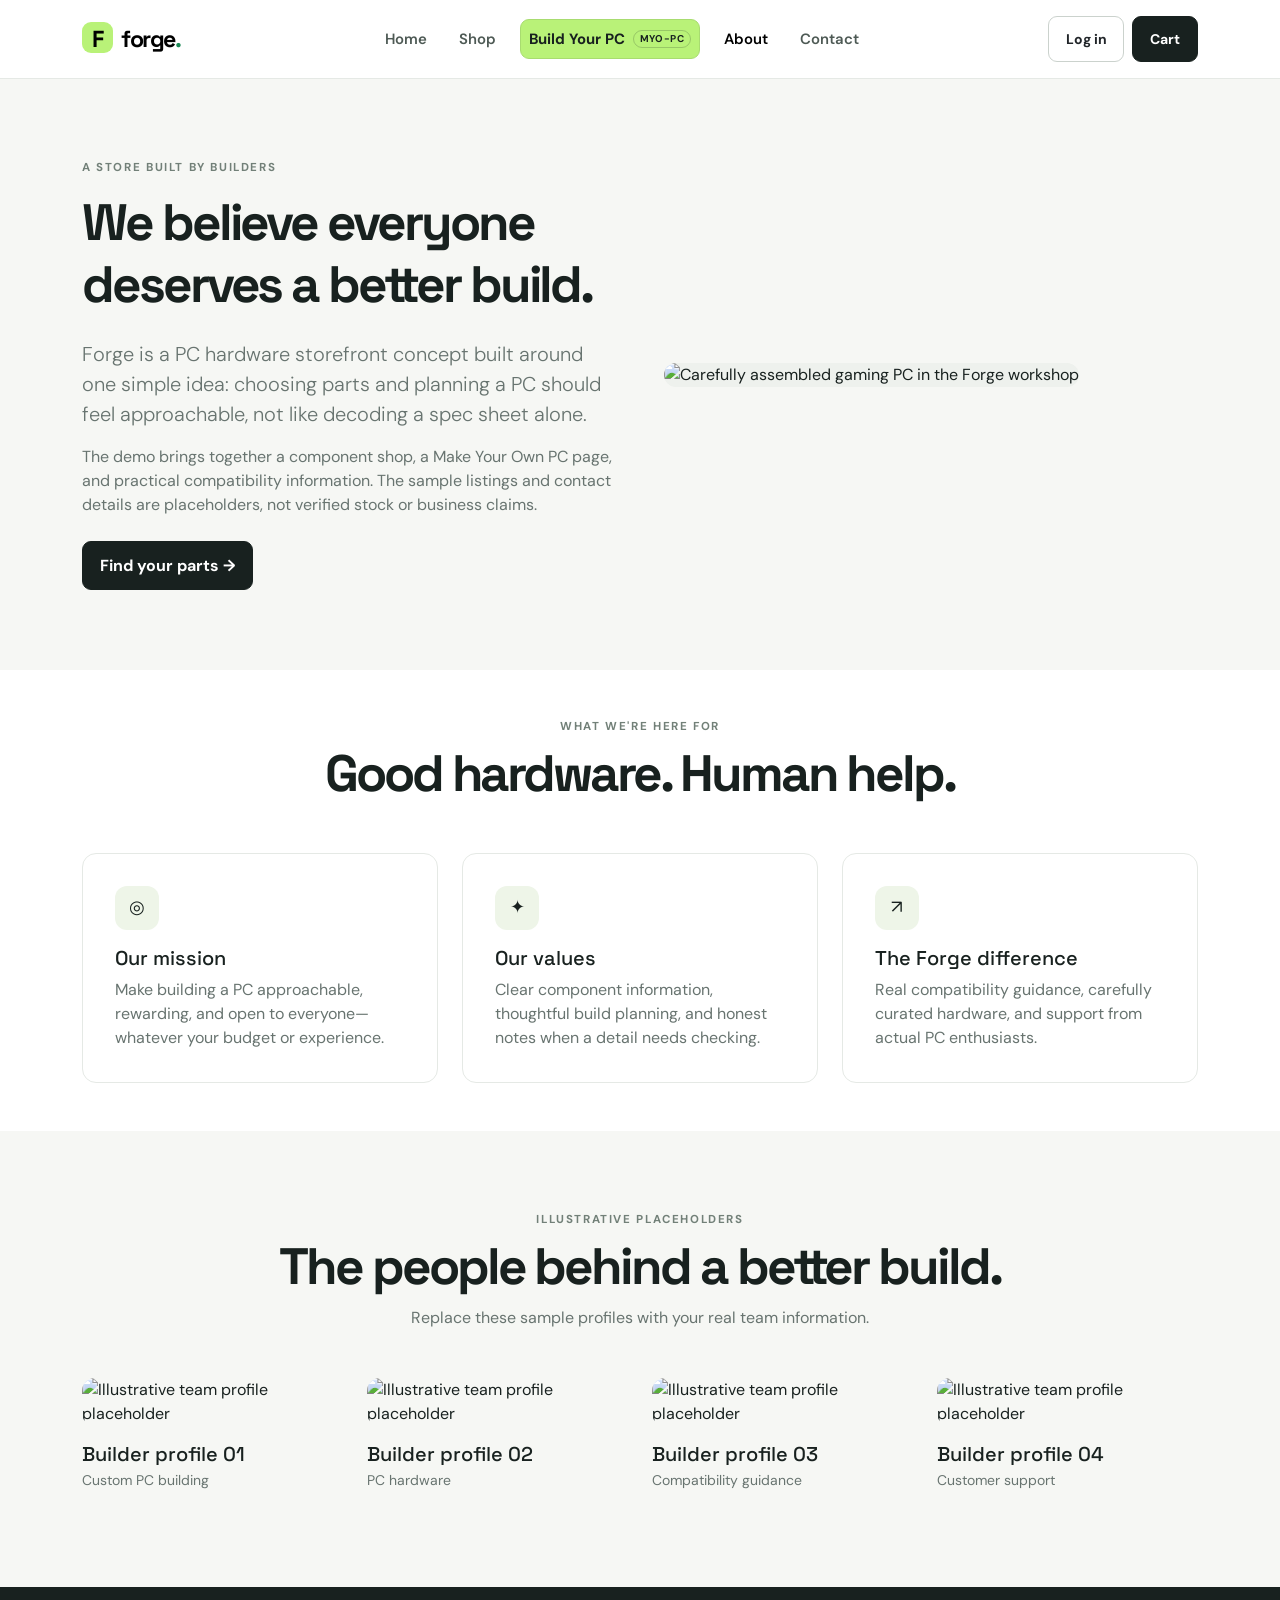
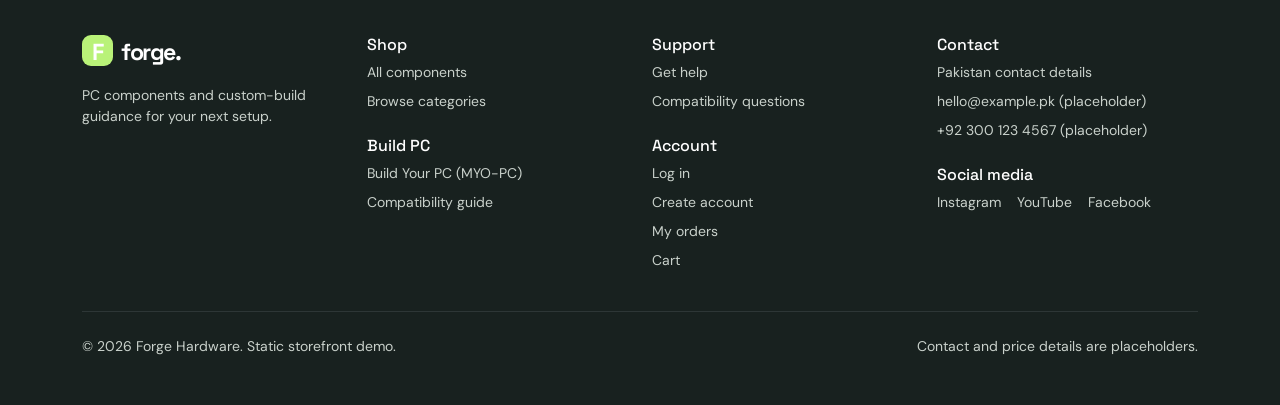
==== about.html @ fdbded04 "Initial commit" ====
<!doctype html>
<html lang="en-PK">
  <head>
    <meta charset="utf-8" />
    <meta name="viewport" content="width=device-width, initial-scale=1" />
    <title>About us — Forge</title>
    <link
      href="https://cdn.jsdelivr.net/npm/bootstrap@5.3.3/dist/css/bootstrap.min.css"
      rel="stylesheet"
    />
    <link rel="stylesheet" href="style.css" />
  </head>
  <body>
    <nav class="navbar navbar-expand-lg sticky-top">
      <div class="container py-2">
        <a class="navbar-brand" href="index.html"
          ><span class="brand-mark">F</span>forge<span class="text-success"
            >.</span
          ></a
        >
        <button
          class="navbar-toggler"
          type="button"
          data-bs-toggle="collapse"
          data-bs-target="#mainNav"
          aria-controls="mainNav"
          aria-expanded="false"
          aria-label="Toggle navigation"
        >
          <span class="navbar-toggler-icon"></span>
        </button>
        <div class="collapse navbar-collapse" id="mainNav">
          <ul class="navbar-nav mx-auto gap-lg-3 align-items-lg-center">
            <li class="nav-item">
              <a class="nav-link" href="index.html">Home</a>
            </li>
            <li class="nav-item">
              <a class="nav-link" href="products.html">Shop</a>
            </li>
            <li class="nav-item">
              <a class="nav-link builder-nav" href="myo-pc.html"
                ><span>Build Your PC</span
                ><span class="builder-nav-tag">MYO-PC</span></a
              >
            </li>
            <li class="nav-item">
              <a class="nav-link active" href="about.html" aria-current="page"
                >About</a
              >
            </li>
            <li class="nav-item">
              <a class="nav-link" href="contact.html">Contact</a>
            </li>
          </ul>
          <div class="d-flex align-items-center gap-2 mt-3 mt-lg-0">
            <a class="btn btn-outline-dark btn-sm" href="login.html">Log in</a>
            <a class="btn btn-dark btn-sm" href="cart.html">Cart</a>
          </div>
        </div>
      </div>
    </nav>
    <main>
      <!-- Main content: company story, mission, and team. -->
      <section class="section-space">
        <div class="container">
          <div class="row g-5 align-items-center">
            <div class="col-lg-6">
              <div class="eyebrow mb-3">A STORE BUILT BY BUILDERS</div>
              <h1 class="page-heading mb-4">
                We believe everyone deserves a better build.
              </h1>
              <p class="lead muted">
                Forge is a PC hardware storefront concept built around one
                simple idea: choosing parts and planning a PC should feel
                approachable, not like decoding a spec sheet alone.
              </p>
              <p class="muted">
                The demo brings together a component shop, a Make Your Own PC
                page, and practical compatibility information. The sample
                listings and contact details are placeholders, not verified
                stock or business claims.
              </p>
              <a class="btn btn-dark mt-2" href="products.html"
                >Find your parts →</a
              >
            </div>
            <div class="col-lg-6">
              <img
                class="details-image"
                src="https://images.unsplash.com/photo-1587202372775-e229f172b9d7?auto=format&fit=crop&w=1200&q=85"
                alt="Carefully assembled gaming PC in the Forge workshop"
              />
            </div>
          </div>
        </div>
      </section>
      <section class="section-tight bg-white">
        <div class="container">
          <div class="text-center mb-5">
            <div class="eyebrow mb-2">WHAT WE'RE HERE FOR</div>
            <h2 class="page-heading">Good hardware. Human help.</h2>
          </div>
          <div class="row g-4">
            <div class="col-md-4">
              <div class="content-card h-100">
                <div class="icon-box mb-3">◎</div>
                <h3 class="h5">Our mission</h3>
                <p class="muted mb-0">
                  Make building a PC approachable, rewarding, and open to
                  everyone—whatever your budget or experience.
                </p>
              </div>
            </div>
            <div class="col-md-4">
              <div class="content-card h-100">
                <div class="icon-box mb-3">✦</div>
                <h3 class="h5">Our values</h3>
                <p class="muted mb-0">
                  Clear component information, thoughtful build planning, and
                  honest notes when a detail needs checking.
                </p>
              </div>
            </div>
            <div class="col-md-4">
              <div class="content-card h-100">
                <div class="icon-box mb-3">↗</div>
                <h3 class="h5">The Forge difference</h3>
                <p class="muted mb-0">
                  Real compatibility guidance, carefully curated hardware, and
                  support from actual PC enthusiasts.
                </p>
              </div>
            </div>
          </div>
        </div>
      </section>
      <section class="section-space">
        <div class="container">
          <div class="text-center mb-5">
            <div class="eyebrow mb-2">ILLUSTRATIVE PLACEHOLDERS</div>
            <h2 class="page-heading">The people behind a better build.</h2>
            <p class="muted mb-0">
              Replace these sample profiles with your real team information.
            </p>
          </div>
          <div class="row g-4">
            <div class="col-6 col-lg-3">
              <img
                class="team-photo mb-3"
                src="https://images.unsplash.com/photo-1500648767791-00dcc994a43e?auto=format&fit=crop&w=700&q=80"
                alt="Illustrative team profile placeholder"
              />
              <h3 class="h5 mb-1">Builder profile 01</h3>
              <p class="muted small">Custom PC building</p>
            </div>
            <div class="col-6 col-lg-3">
              <img
                class="team-photo mb-3"
                src="https://images.unsplash.com/photo-1534528741775-53994a69daeb?auto=format&fit=crop&w=700&q=80"
                alt="Illustrative team profile placeholder"
              />
              <h3 class="h5 mb-1">Builder profile 02</h3>
              <p class="muted small">PC hardware</p>
            </div>
            <div class="col-6 col-lg-3">
              <img
                class="team-photo mb-3"
                src="https://images.unsplash.com/photo-1506794778202-cad84cf45f1d?auto=format&fit=crop&w=700&q=80"
                alt="Illustrative team profile placeholder"
              />
              <h3 class="h5 mb-1">Builder profile 03</h3>
              <p class="muted small">Compatibility guidance</p>
            </div>
            <div class="col-6 col-lg-3">
              <img
                class="team-photo mb-3"
                src="https://images.unsplash.com/photo-1544005313-94ddf0286df2?auto=format&fit=crop&w=700&q=80"
                alt="Illustrative team profile placeholder"
              />
              <h3 class="h5 mb-1">Builder profile 04</h3>
              <p class="muted small">Customer support</p>
            </div>
          </div>
        </div>
      </section>
    </main>
    <footer class="footer mt-auto">
      <div class="container py-5">
        <div class="row g-4">
          <div class="col-md-6 col-lg-3">
            <a class="navbar-brand text-white" href="index.html"
              ><span class="brand-mark">F</span>forge.</a
            >
            <p class="small mt-3 mb-0">
              PC components and custom-build guidance for your next setup.
            </p>
          </div>
          <div class="col-6 col-md-6 col-lg-3">
            <h2 class="h6 text-white">Shop</h2>
            <ul class="list-unstyled d-grid gap-2 small">
              <li><a href="products.html">All components</a></li>
              <li><a href="products.html#categories">Browse categories</a></li>
            </ul>
            <h2 class="h6 text-white mt-4">Build PC</h2>
            <ul class="list-unstyled d-grid gap-2 small">
              <li><a href="myo-pc.html">Build Your PC (MYO-PC)</a></li>
              <li>
                <a href="myo-pc.html#compatibility-guide"
                  >Compatibility guide</a
                >
              </li>
            </ul>
          </div>
          <div class="col-6 col-md-6 col-lg-3">
            <h2 class="h6 text-white">Support</h2>
            <ul class="list-unstyled d-grid gap-2 small">
              <li><a href="contact.html">Get help</a></li>
              <li><a href="contact.html">Compatibility questions</a></li>
            </ul>
            <h2 class="h6 text-white mt-4">Account</h2>
            <ul class="list-unstyled d-grid gap-2 small">
              <li><a href="login.html">Log in</a></li>
              <li><a href="signup.html">Create account</a></li>
              <li><a href="orders.html">My orders</a></li>
              <li><a href="cart.html">Cart</a></li>
            </ul>
          </div>
          <div class="col-6 col-md-6 col-lg-3">
            <h2 class="h6 text-white">Contact</h2>
            <ul class="list-unstyled d-grid gap-2 small">
              <li><a href="contact.html">Pakistan contact details</a></li>
              <li>
                <a href="mailto:hello@example.pk"
                  >hello@example.pk (placeholder)</a
                >
              </li>
              <li>
                <a href="tel:+923001234567">+92 300 123 4567 (placeholder)</a>
              </li>
            </ul>
            <h2 class="h6 text-white mt-4">Social media</h2>
            <ul class="list-unstyled d-flex flex-wrap gap-3 small">
              <li>
                <a
                  href="https://www.instagram.com/"
                  target="_blank"
                  rel="noopener noreferrer"
                  >Instagram</a
                >
              </li>
              <li>
                <a
                  href="https://www.youtube.com/"
                  target="_blank"
                  rel="noopener noreferrer"
                  >YouTube</a
                >
              </li>
              <li>
                <a
                  href="https://www.facebook.com/"
                  target="_blank"
                  rel="noopener noreferrer"
                  >Facebook</a
                >
              </li>
            </ul>
          </div>
        </div>
        <hr class="border-secondary my-4" />
        <div class="d-flex justify-content-between flex-wrap gap-2 small">
          <span>&copy; 2026 Forge Hardware. Static storefront demo.</span
          ><span>Contact and price details are placeholders.</span>
        </div>
      </div>
    </footer>
    <script src="https://cdn.jsdelivr.net/npm/bootstrap@5.3.3/dist/js/bootstrap.bundle.min.js"></script>
  </body>
</html>
---- style.css ----
/* Shared design tokens and reusable styles for all storefront pages. */
@import url("https://fonts.googleapis.com/css2?family=DM+Sans:wght@400;500;600;700&family=Space+Grotesk:wght@500;600;700&display=swap");

:root {
  --ink: #18211f;
  --muted: #687470;
  --paper: #f6f7f4;
  --line: #e5e9e5;
  --green: #b9f278;
  --green-dark: #263d2d;
}

* {
  box-sizing: border-box;
}
body {
  background: var(--paper);
  color: var(--ink);
  font-family: "DM Sans", sans-serif;
}
h1,
h2,
h3,
h4,
h5,
.brand-name {
  font-family: "Space Grotesk", sans-serif;
}
a {
  color: inherit;
  text-decoration: none;
}
.navbar {
  background: #fff;
  border-bottom: 1px solid var(--line);
}
.navbar-brand {
  font-family: "Space Grotesk", sans-serif;
  font-weight: 700;
  letter-spacing: -0.06em;
  font-size: 1.45rem;
}
.brand-mark {
  display: inline-grid;
  place-items: center;
  width: 31px;
  height: 31px;
  margin-right: 8px;
  border-radius: 9px;
  background: var(--green);
  letter-spacing: 0;
}
.nav-link {
  color: #4e5a55;
  font-weight: 600;
  font-size: 0.93rem;
}
.nav-link:hover,
.nav-link.active {
  color: #111b16;
}
.builder-nav {
  display: inline-flex;
  align-items: center;
  gap: 0.45rem;
  border: 1px solid #a8dc70;
  border-radius: 9px;
  background: var(--green);
  color: var(--ink);
  font-weight: 700;
}
.builder-nav:hover,
.builder-nav.active {
  background: #a9e968;
  color: var(--ink);
}
.builder-nav-tag {
  border: 1px solid rgba(24, 33, 31, 0.2);
  border-radius: 20px;
  padding: 0.05rem 0.38rem;
  font-size: 0.62rem;
  letter-spacing: 0.04em;
}
.btn {
  border-radius: 9px;
  font-weight: 700;
  padding: 0.72rem 1.05rem;
}
.btn-dark {
  background: var(--ink);
  border-color: var(--ink);
}
.btn-dark:hover {
  background: #2d3b35;
  border-color: #2d3b35;
}
.btn-lime {
  background: var(--green);
  color: var(--ink);
  border: 0;
}
.btn-lime:hover {
  background: #a9e968;
  color: var(--ink);
}
.btn-outline-dark {
  border-color: #cbd2cd;
}
.eyebrow {
  text-transform: uppercase;
  letter-spacing: 0.14em;
  font-size: 0.72rem;
  font-weight: 700;
  color: #728078;
}
.display-title {
  font-size: clamp(2.5rem, 5vw, 4.6rem);
  line-height: 1.02;
  letter-spacing: -0.065em;
  font-weight: 700;
}
.page-heading {
  font-size: clamp(2.15rem, 4vw, 3.5rem);
  letter-spacing: -0.06em;
  font-weight: 700;
}
.hero {
  background: #e9efe6;
  overflow: hidden;
}
.hero-copy {
  padding: clamp(2.5rem, 6vw, 5.8rem);
}
.hero-image {
  width: 100%;
  height: 100%;
  min-height: 390px;
  object-fit: cover;
}
.hero-tag {
  display: inline-block;
  border: 1px solid #cbd7c8;
  border-radius: 30px;
  padding: 0.42rem 0.75rem;
  font-size: 0.78rem;
  font-weight: 700;
}
.stat-line {
  border-top: 1px solid #d6ded4;
  padding-top: 1.25rem;
}
.section-space {
  padding-top: 5rem;
  padding-bottom: 5rem;
}
.section-tight {
  padding-top: 3rem;
  padding-bottom: 3rem;
}
.product-card,
.surface-card {
  background: #fff;
  border: 1px solid var(--line);
  border-radius: 15px;
  overflow: hidden;
  height: 100%;
}
.product-image {
  width: 100%;
  aspect-ratio: 1.28 / 1;
  object-fit: cover;
  background: #eef1ed;
}
.product-body {
  padding: 1.15rem;
}
.product-title {
  font-family: "Space Grotesk", sans-serif;
  font-weight: 600;
  letter-spacing: -0.025em;
}
.price {
  font-weight: 700;
  font-size: 1.15rem;
}
.old-price {
  color: #8b9690;
  text-decoration: line-through;
  font-size: 0.88rem;
}
.badge-soft {
  color: #536353;
  background: #eef5e8;
  font-weight: 700;
}
.category-tile {
  min-height: 145px;
  padding: 1.3rem;
  border-radius: 14px;
  color: #fff;
  background: #25372f;
  display: flex;
  flex-direction: column;
  justify-content: space-between;
}
.category-tile:hover {
  color: var(--green);
  transform: translateY(-2px);
  transition:
    transform 160ms ease,
    color 160ms ease;
}
.category-chip {
  display: inline-flex;
  align-items: center;
  border: 1px solid var(--line);
  border-radius: 999px;
  background: #fff;
  padding: 0.4rem 0.75rem;
  color: #44514a;
  font-size: 0.85rem;
  font-weight: 600;
}
.filter-panel {
  border: 1px solid var(--line);
  border-radius: 14px;
  background: #fff;
  padding: 1.1rem;
}
.row.g-3 > div:nth-child(4n + 2) .category-tile {
  background: #4f5142;
}
.row.g-3 > div:nth-child(4n + 3) .category-tile {
  background: #314a52;
}
.row.g-3 > div:nth-child(4n) .category-tile {
  background: #6a5142;
}
.promo-banner {
  background: var(--green);
  border-radius: 18px;
  padding: clamp(2rem, 5vw, 4rem);
}
.myo-banner {
  overflow: hidden;
  border-radius: 18px;
  color: #fff;
  background: var(--green-dark);
}
.myo-banner .eyebrow {
  color: var(--green);
}
.builder-card {
  padding: 1.5rem;
  border: 1px solid var(--line);
  border-radius: 14px;
  background: #fff;
}
.builder-number {
  display: grid;
  flex: 0 0 42px;
  width: 42px;
  height: 42px;
  place-items: center;
  border-radius: 12px;
  background: #eef5e8;
  color: var(--green-dark);
  font-weight: 700;
}
.builder-summary {
  position: static;
}
.builder-status {
  border: 1px solid var(--line);
  border-radius: 10px;
  background: #f7f8f5;
  padding: 0.85rem;
}
.compatibility-pair {
  display: flex;
  justify-content: space-between;
  align-items: center;
  gap: 0.5rem;
  border: 1px solid var(--line);
  border-radius: 8px;
  background: #fff;
  padding: 0.55rem 0.65rem;
}
.compatibility-pair span {
  color: #56763b;
  font-weight: 700;
}
.build-benefit {
  display: flex;
  align-items: center;
  gap: 0.85rem;
  margin: 1.25rem 0;
}
.footer {
  background: #18211f;
  color: #c9d1cb;
}
.footer a {
  color: #c9d1cb;
}
.footer a:hover {
  color: var(--green);
}
.form-control,
.form-select {
  min-height: 48px;
  border-color: #dce2dd;
  border-radius: 8px;
}
.form-control:focus,
.form-select:focus {
  border-color: #829d78;
  box-shadow: 0 0 0 0.2rem rgba(185, 242, 120, 0.24);
}
.form-label {
  font-weight: 600;
  font-size: 0.9rem;
}
.content-card {
  background: #fff;
  border: 1px solid var(--line);
  border-radius: 14px;
  padding: clamp(1.25rem, 3vw, 2rem);
}
.muted {
  color: var(--muted);
}
.icon-box {
  width: 44px;
  height: 44px;
  display: grid;
  place-items: center;
  background: #eef5e8;
  border-radius: 12px;
  font-size: 1.15rem;
}
.team-photo {
  width: 100%;
  aspect-ratio: 1 / 1;
  object-fit: cover;
  border-radius: 13px;
}
.details-image {
  width: 100%;
  aspect-ratio: 1 / 0.84;
  object-fit: cover;
  border-radius: 15px;
  background: #eef1ed;
}
.checkout-step {
  color: #77817b;
  font-size: 0.88rem;
  font-weight: 700;
}
.checkout-step.current {
  color: var(--ink);
}
.order-total {
  font-family: "Space Grotesk", sans-serif;
  font-size: 1.5rem;
  font-weight: 700;
}
.map-panel {
  min-height: 250px;
  border-radius: 14px;
  background: linear-gradient(135deg, #dce8d9, #eef0e5);
  display: grid;
  place-items: center;
  text-align: center;
}
.table > :not(caption) > * > * {
  padding: 1rem 0.75rem;
}
a:focus-visible,
button:focus-visible,
input:focus-visible,
select:focus-visible,
textarea:focus-visible {
  outline: 3px solid #71994c;
  outline-offset: 2px;
}
@media (max-width: 767px) {
  .hero-image {
    min-height: 270px;
  }
  .section-space {
    padding-top: 3.5rem;
    padding-bottom: 3.5rem;
  }
  .hero-copy {
    padding: 2.25rem 1.25rem;
  }
  .product-body .d-flex.gap-2 {
    flex-wrap: wrap;
  }
}
@media (max-width: 575px) {
  .page-heading {
    overflow-wrap: anywhere;
  }
  .checkout-step {
    font-size: 0.75rem;
  }
  .content-card,
  .builder-card {
    padding: 1rem;
  }
}
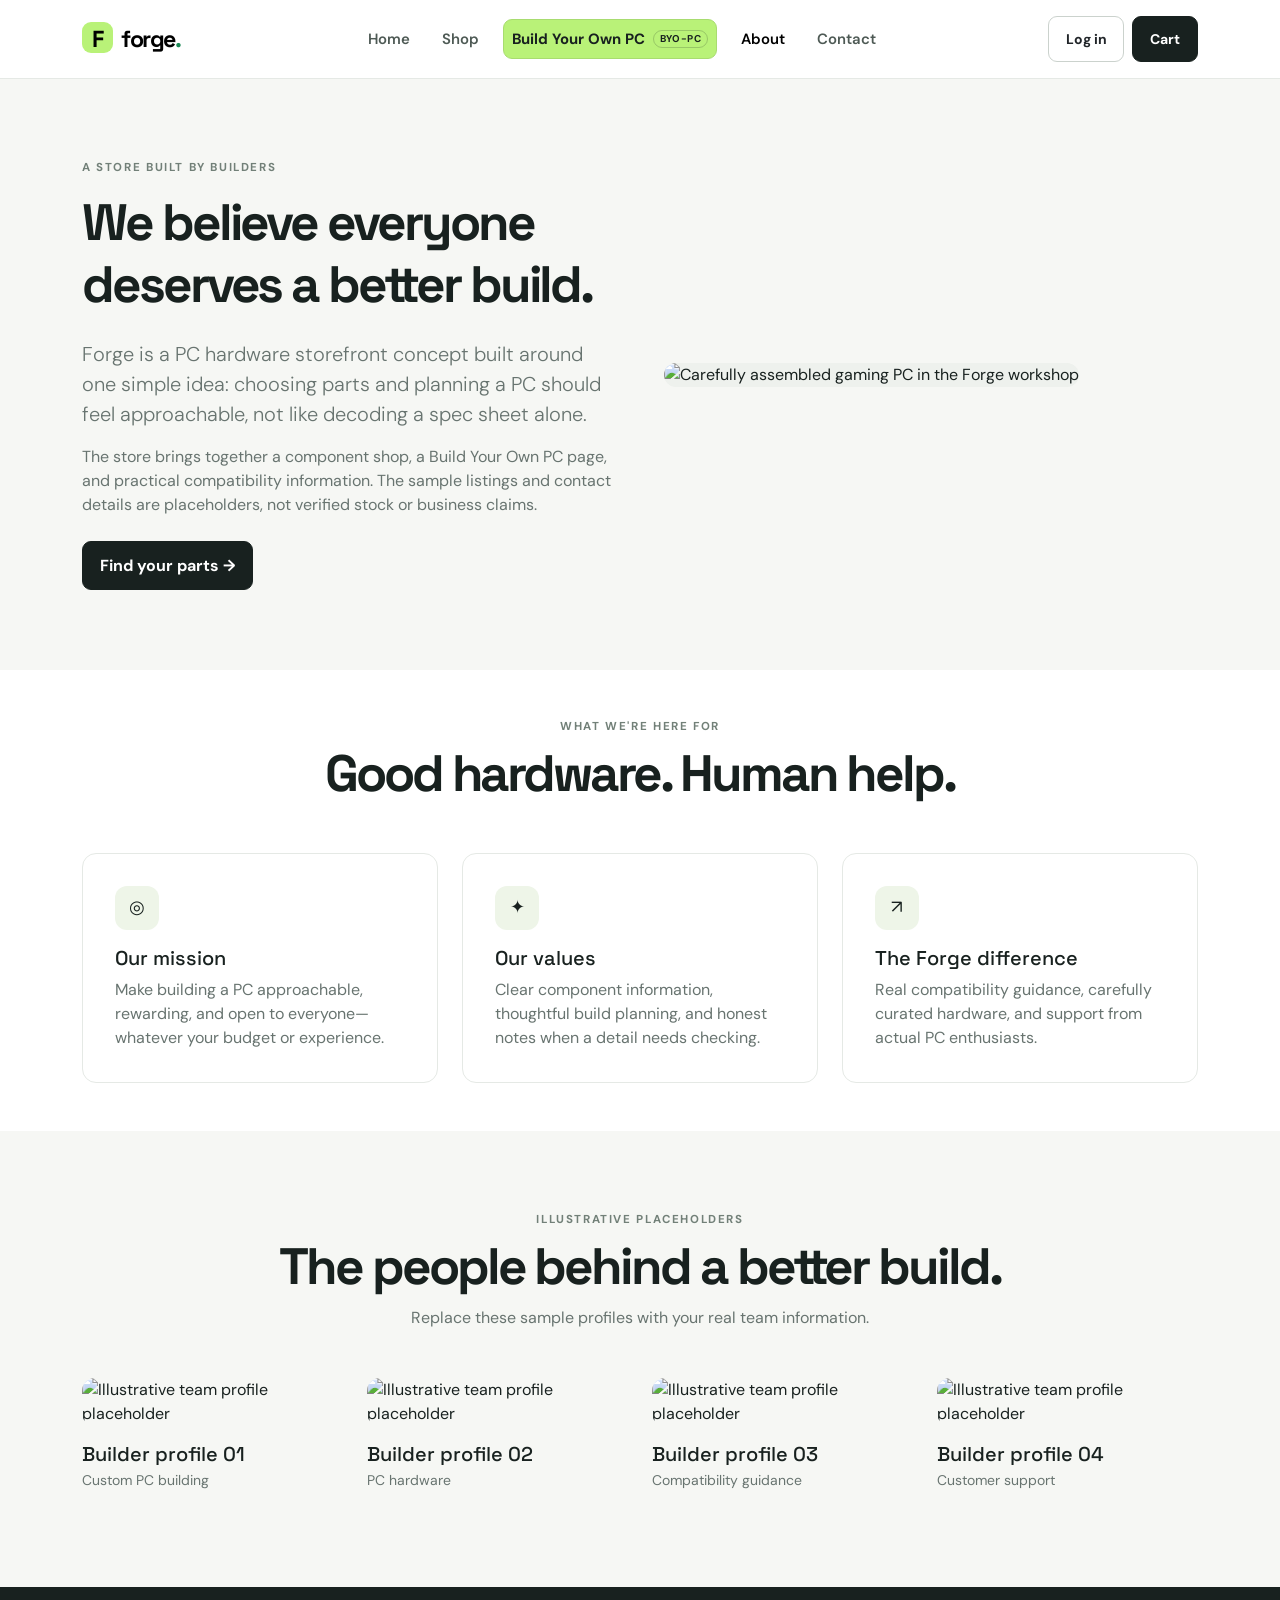
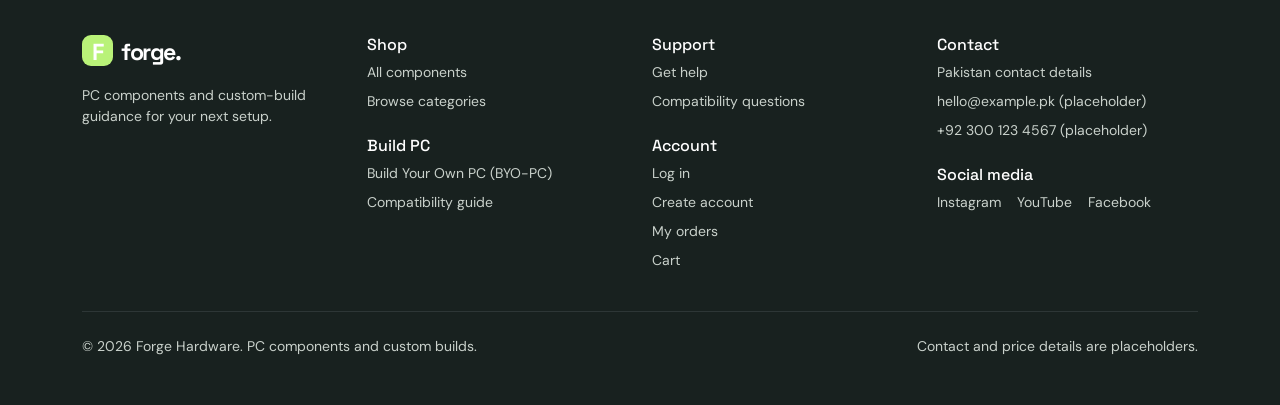
==== commit 4bf34efa: "Consistency & delete demo" ====
--- a/about.html
+++ b/about.html
@@ -38,9 +38,9 @@
               <a class="nav-link" href="products.html">Shop</a>
             </li>
             <li class="nav-item">
-              <a class="nav-link builder-nav" href="myo-pc.html"
-                ><span>Build Your PC</span
-                ><span class="builder-nav-tag">MYO-PC</span></a
+              <a class="nav-link builder-nav" href="byo-pc.html"
+                ><span>Build Your Own PC</span
+                ><span class="builder-nav-tag">BYO-PC</span></a
               >
             </li>
             <li class="nav-item">
@@ -75,7 +75,7 @@
                 approachable, not like decoding a spec sheet alone.
               </p>
               <p class="muted">
-                The demo brings together a component shop, a Make Your Own PC
+                The store brings together a component shop, a Build Your Own PC
                 page, and practical compatibility information. The sample
                 listings and contact details are placeholders, not verified
                 stock or business claims.
@@ -203,9 +203,9 @@
             </ul>
             <h2 class="h6 text-white mt-4">Build PC</h2>
             <ul class="list-unstyled d-grid gap-2 small">
-              <li><a href="myo-pc.html">Build Your PC (MYO-PC)</a></li>
-              <li>
-                <a href="myo-pc.html#compatibility-guide"
+              <li><a href="byo-pc.html">Build Your Own PC (BYO-PC)</a></li>
+              <li>
+                <a href="byo-pc.html#compatibility-guide"
                   >Compatibility guide</a
                 >
               </li>
@@ -269,7 +269,8 @@
         </div>
         <hr class="border-secondary my-4" />
         <div class="d-flex justify-content-between flex-wrap gap-2 small">
-          <span>&copy; 2026 Forge Hardware. Static storefront demo.</span
+          <span
+            >&copy; 2026 Forge Hardware. PC components and custom builds.</span
           ><span>Contact and price details are placeholders.</span>
         </div>
       </div>
--- a/style.css
+++ b/style.css
@@ -241,13 +241,13 @@
   border-radius: 18px;
   padding: clamp(2rem, 5vw, 4rem);
 }
-.myo-banner {
+.byo-banner {
   overflow: hidden;
   border-radius: 18px;
   color: #fff;
   background: var(--green-dark);
 }
-.myo-banner .eyebrow {
+.byo-banner .eyebrow {
   color: var(--green);
 }
 .builder-card {
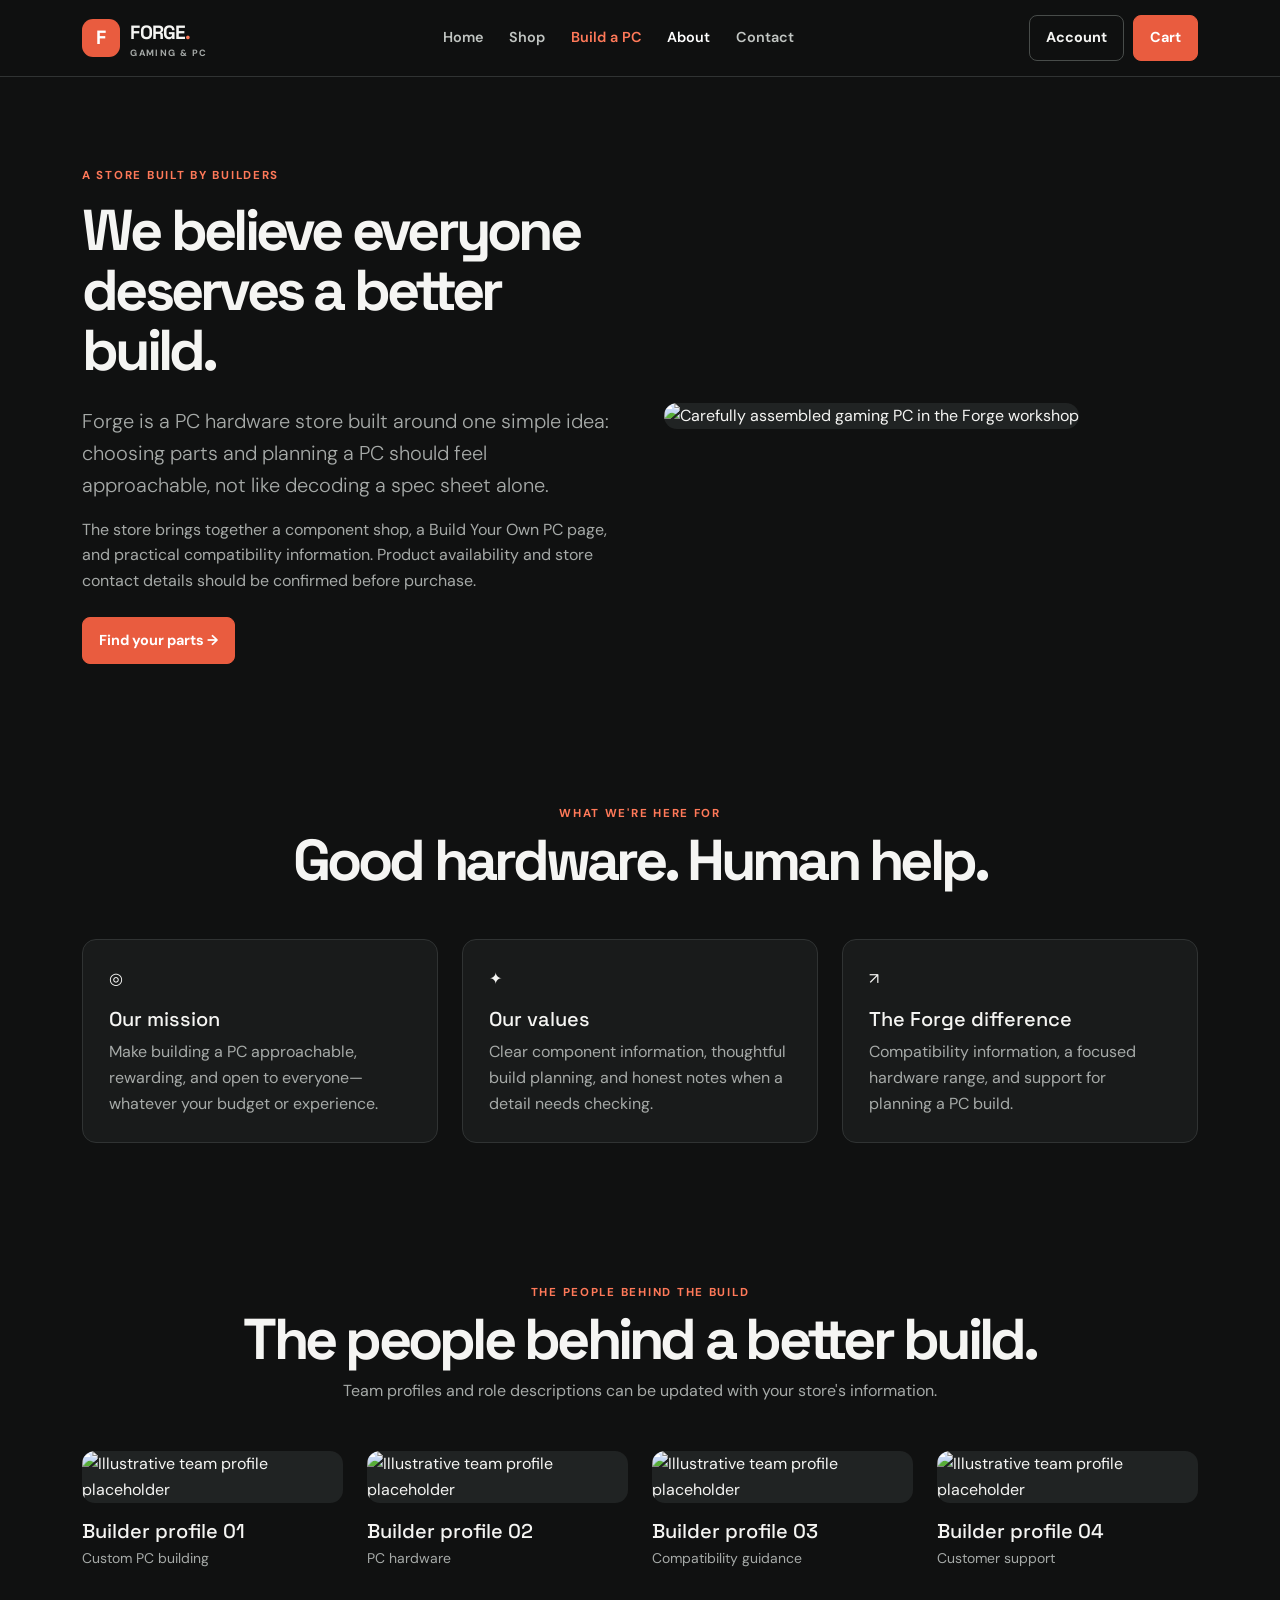
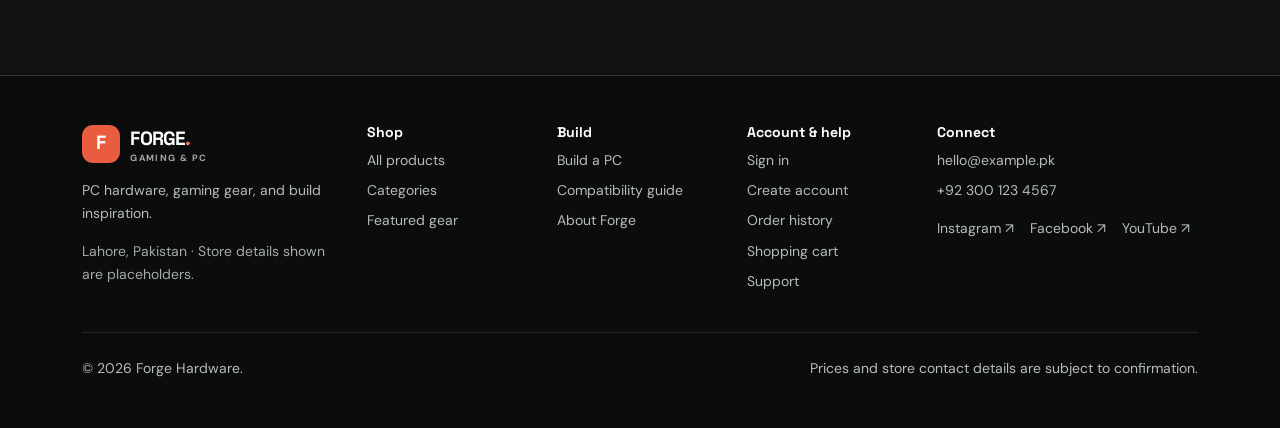
==== commit 63206d54: "Dark interface" ====
--- a/about.html
+++ b/about.html
@@ -11,54 +11,38 @@
     <link rel="stylesheet" href="style.css" />
   </head>
   <body>
-    <nav class="navbar navbar-expand-lg sticky-top">
-      <div class="container py-2">
-        <a class="navbar-brand" href="index.html"
-          ><span class="brand-mark">F</span>forge<span class="text-success"
-            >.</span
-          ></a
-        >
-        <button
-          class="navbar-toggler"
-          type="button"
-          data-bs-toggle="collapse"
-          data-bs-target="#mainNav"
-          aria-controls="mainNav"
-          aria-expanded="false"
-          aria-label="Toggle navigation"
-        >
-          <span class="navbar-toggler-icon"></span>
-        </button>
-        <div class="collapse navbar-collapse" id="mainNav">
-          <ul class="navbar-nav mx-auto gap-lg-3 align-items-lg-center">
-            <li class="nav-item">
-              <a class="nav-link" href="index.html">Home</a>
-            </li>
-            <li class="nav-item">
-              <a class="nav-link" href="products.html">Shop</a>
-            </li>
-            <li class="nav-item">
-              <a class="nav-link builder-nav" href="byo-pc.html"
-                ><span>Build Your Own PC</span
-                ><span class="builder-nav-tag">BYO-PC</span></a
-              >
-            </li>
-            <li class="nav-item">
-              <a class="nav-link active" href="about.html" aria-current="page"
-                >About</a
-              >
-            </li>
-            <li class="nav-item">
-              <a class="nav-link" href="contact.html">Contact</a>
-            </li>
-          </ul>
-          <div class="d-flex align-items-center gap-2 mt-3 mt-lg-0">
-            <a class="btn btn-outline-dark btn-sm" href="login.html">Log in</a>
-            <a class="btn btn-dark btn-sm" href="cart.html">Cart</a>
-          </div>
-        </div>
-      </div>
-    </nav>
+    <nav class="site-nav">
+  <div class="container nav-wrap">
+    <a class="navbar-brand" href="index.html" aria-label="Forge home">
+      <span class="brand-mark">F</span>
+      <span>FORGE<span class="text-accent">.</span><span class="brand-caption">Gaming &amp; PC</span></span>
+    </a>
+    <div class="desktop-links" aria-label="Main navigation">
+          <a class="site-link" href="index.html">Home</a>
+          <a class="site-link" href="products.html">Shop</a>
+          <a class="site-link site-link-builder" href="byo-pc.html">Build a PC</a>
+          <a class="site-link active" href="about.html" aria-current="page">About</a>
+          <a class="site-link" href="contact.html">Contact</a>
+    </div>
+    <div class="nav-actions">
+      <a class="btn btn-quiet btn-sm" href="login.html">Account</a>
+      <a class="btn btn-accent btn-sm" href="cart.html">Cart</a>
+    </div>
+    <details class="mobile-menu">
+      <summary class="btn btn-quiet btn-sm"><span aria-hidden="true">☰</span> Menu</summary>
+      <div class="mobile-menu-panel" aria-label="Mobile navigation">
+            <a class="site-link" href="index.html">Home</a>
+            <a class="site-link" href="products.html">Shop</a>
+            <a class="site-link site-link-builder" href="byo-pc.html">Build a PC</a>
+            <a class="site-link active" href="about.html" aria-current="page">About</a>
+            <a class="site-link" href="contact.html">Contact</a>
+            <a class="site-link" href="login.html">Account</a>
+            <a class="site-link" href="cart.html">Shopping cart</a>
+            <a class="site-link" href="orders.html">Order history</a>
+      </div>
+    </details>
+  </div>
+</nav>
     <main>
       <!-- Main content: company story, mission, and team. -->
       <section class="section-space">
@@ -70,15 +54,15 @@
                 We believe everyone deserves a better build.
               </h1>
               <p class="lead muted">
-                Forge is a PC hardware storefront concept built around one
-                simple idea: choosing parts and planning a PC should feel
+                Forge is a PC hardware store built around one simple idea:
+                choosing parts and planning a PC should feel
                 approachable, not like decoding a spec sheet alone.
               </p>
               <p class="muted">
                 The store brings together a component shop, a Build Your Own PC
-                page, and practical compatibility information. The sample
-                listings and contact details are placeholders, not verified
-                stock or business claims.
+                page, and practical compatibility information. Product
+                availability and store contact details should be confirmed
+                before purchase.
               </p>
               <a class="btn btn-dark mt-2" href="products.html"
                 >Find your parts →</a
@@ -126,8 +110,8 @@
                 <div class="icon-box mb-3">↗</div>
                 <h3 class="h5">The Forge difference</h3>
                 <p class="muted mb-0">
-                  Real compatibility guidance, carefully curated hardware, and
-                  support from actual PC enthusiasts.
+                  Compatibility information, a focused hardware range, and
+                  support for planning a PC build.
                 </p>
               </div>
             </div>
@@ -137,10 +121,11 @@
       <section class="section-space">
         <div class="container">
           <div class="text-center mb-5">
-            <div class="eyebrow mb-2">ILLUSTRATIVE PLACEHOLDERS</div>
+            <div class="eyebrow mb-2">THE PEOPLE BEHIND THE BUILD</div>
             <h2 class="page-heading">The people behind a better build.</h2>
             <p class="muted mb-0">
-              Replace these sample profiles with your real team information.
+              Team profiles and role descriptions can be updated with your
+              store's information.
             </p>
           </div>
           <div class="row g-4">
@@ -184,97 +169,35 @@
         </div>
       </section>
     </main>
-    <footer class="footer mt-auto">
-      <div class="container py-5">
-        <div class="row g-4">
-          <div class="col-md-6 col-lg-3">
-            <a class="navbar-brand text-white" href="index.html"
-              ><span class="brand-mark">F</span>forge.</a
-            >
-            <p class="small mt-3 mb-0">
-              PC components and custom-build guidance for your next setup.
-            </p>
-          </div>
-          <div class="col-6 col-md-6 col-lg-3">
-            <h2 class="h6 text-white">Shop</h2>
-            <ul class="list-unstyled d-grid gap-2 small">
-              <li><a href="products.html">All components</a></li>
-              <li><a href="products.html#categories">Browse categories</a></li>
-            </ul>
-            <h2 class="h6 text-white mt-4">Build PC</h2>
-            <ul class="list-unstyled d-grid gap-2 small">
-              <li><a href="byo-pc.html">Build Your Own PC (BYO-PC)</a></li>
-              <li>
-                <a href="byo-pc.html#compatibility-guide"
-                  >Compatibility guide</a
-                >
-              </li>
-            </ul>
-          </div>
-          <div class="col-6 col-md-6 col-lg-3">
-            <h2 class="h6 text-white">Support</h2>
-            <ul class="list-unstyled d-grid gap-2 small">
-              <li><a href="contact.html">Get help</a></li>
-              <li><a href="contact.html">Compatibility questions</a></li>
-            </ul>
-            <h2 class="h6 text-white mt-4">Account</h2>
-            <ul class="list-unstyled d-grid gap-2 small">
-              <li><a href="login.html">Log in</a></li>
-              <li><a href="signup.html">Create account</a></li>
-              <li><a href="orders.html">My orders</a></li>
-              <li><a href="cart.html">Cart</a></li>
-            </ul>
-          </div>
-          <div class="col-6 col-md-6 col-lg-3">
-            <h2 class="h6 text-white">Contact</h2>
-            <ul class="list-unstyled d-grid gap-2 small">
-              <li><a href="contact.html">Pakistan contact details</a></li>
-              <li>
-                <a href="mailto:hello@example.pk"
-                  >hello@example.pk (placeholder)</a
-                >
-              </li>
-              <li>
-                <a href="tel:+923001234567">+92 300 123 4567 (placeholder)</a>
-              </li>
-            </ul>
-            <h2 class="h6 text-white mt-4">Social media</h2>
-            <ul class="list-unstyled d-flex flex-wrap gap-3 small">
-              <li>
-                <a
-                  href="https://www.instagram.com/"
-                  target="_blank"
-                  rel="noopener noreferrer"
-                  >Instagram</a
-                >
-              </li>
-              <li>
-                <a
-                  href="https://www.youtube.com/"
-                  target="_blank"
-                  rel="noopener noreferrer"
-                  >YouTube</a
-                >
-              </li>
-              <li>
-                <a
-                  href="https://www.facebook.com/"
-                  target="_blank"
-                  rel="noopener noreferrer"
-                  >Facebook</a
-                >
-              </li>
-            </ul>
-          </div>
-        </div>
-        <hr class="border-secondary my-4" />
-        <div class="d-flex justify-content-between flex-wrap gap-2 small">
-          <span
-            >&copy; 2026 Forge Hardware. PC components and custom builds.</span
-          ><span>Contact and price details are placeholders.</span>
-        </div>
-      </div>
-    </footer>
-    <script src="https://cdn.jsdelivr.net/npm/bootstrap@5.3.3/dist/js/bootstrap.bundle.min.js"></script>
+    <footer class="footer">
+  <div class="container py-5">
+    <div class="row g-4">
+      <div class="col-md-6 col-lg-3">
+        <a class="navbar-brand text-white" href="index.html"><span class="brand-mark">F</span><span>FORGE<span class="text-accent">.</span><span class="brand-caption">Gaming &amp; PC</span></span></a>
+        <p class="small mt-3">PC hardware, gaming gear, and build inspiration.</p>
+        <p class="small muted mb-0">Lahore, Pakistan · Store details shown are placeholders.</p>
+      </div>
+      <div class="col-6 col-lg-2">
+        <h2>Shop</h2>
+        <ul class="list-unstyled d-grid gap-2 small"><li><a href="products.html">All products</a></li><li><a href="products.html#gaming-pcs">Categories</a></li><li><a href="index.html#featured">Featured gear</a></li></ul>
+      </div>
+      <div class="col-6 col-lg-2">
+        <h2>Build</h2>
+        <ul class="list-unstyled d-grid gap-2 small"><li><a href="byo-pc.html">Build a PC</a></li><li><a href="byo-pc.html#compatibility-guide">Compatibility guide</a></li><li><a href="about.html">About Forge</a></li></ul>
+      </div>
+      <div class="col-6 col-lg-2">
+        <h2>Account &amp; help</h2>
+        <ul class="list-unstyled d-grid gap-2 small"><li><a href="login.html">Sign in</a></li><li><a href="signup.html">Create account</a></li><li><a href="orders.html">Order history</a></li><li><a href="cart.html">Shopping cart</a></li><li><a href="contact.html">Support</a></li></ul>
+      </div>
+      <div class="col-6 col-lg-3">
+        <h2>Connect</h2>
+        <ul class="list-unstyled d-grid gap-2 small"><li><a href="mailto:hello@example.pk">hello@example.pk</a></li><li><a href="tel:+923001234567">+92 300 123 4567</a></li></ul>
+        <div class="d-flex flex-wrap gap-3 small"><a href="https://www.instagram.com/" target="_blank" rel="noopener noreferrer">Instagram ↗</a><a href="https://www.facebook.com/" target="_blank" rel="noopener noreferrer">Facebook ↗</a><a href="https://www.youtube.com/" target="_blank" rel="noopener noreferrer">YouTube ↗</a></div>
+      </div>
+    </div>
+    <hr class="border-secondary my-4" />
+    <div class="d-flex justify-content-between flex-wrap gap-2 small"><span>&copy; 2026 Forge Hardware.</span><span>Prices and store contact details are subject to confirmation.</span></div>
+  </div>
+</footer>
   </body>
 </html>
--- a/style.css
+++ b/style.css
@@ -1,413 +1,792 @@
-/* Shared design tokens and reusable styles for all storefront pages. */
+/* Shared Forge gaming-store theme and responsive component styles. */
 @import url("https://fonts.googleapis.com/css2?family=DM+Sans:wght@400;500;600;700&family=Space+Grotesk:wght@500;600;700&display=swap");
 
 :root {
-  --ink: #18211f;
-  --muted: #687470;
-  --paper: #f6f7f4;
-  --line: #e5e9e5;
+  --ink: #f5f5f3;
+  --muted: #a6aaa8;
+  --paper: #101111;
+  --surface: #191b1b;
+  --surface-raised: #202323;
+  --line: #303333;
+  --accent: #e95c3f;
+  --accent-bright: #ff7959;
+  --accent-soft: #48271f;
   --green: #b9f278;
   --green-dark: #263d2d;
+  --header-height: 76px;
 }
 
 * {
   box-sizing: border-box;
 }
+
+html {
+  scroll-behavior: smooth;
+  scroll-padding-top: calc(var(--header-height) + 1rem);
+}
+
 body {
+  min-width: 320px;
   background: var(--paper);
   color: var(--ink);
   font-family: "DM Sans", sans-serif;
-}
+  line-height: 1.6;
+}
+
 h1,
 h2,
 h3,
 h4,
 h5,
-.brand-name {
+.navbar-brand {
   font-family: "Space Grotesk", sans-serif;
 }
+
 a {
   color: inherit;
   text-decoration: none;
 }
-.navbar {
-  background: #fff;
+
+a:hover {
+  color: var(--accent-bright);
+}
+
+.site-nav {
+  position: sticky;
+  z-index: 1030;
+  top: 0;
   border-bottom: 1px solid var(--line);
-}
+  background: rgba(16, 17, 17, 0.96);
+  backdrop-filter: blur(14px);
+}
+
+.nav-wrap {
+  display: flex;
+  min-height: var(--header-height);
+  align-items: center;
+  justify-content: space-between;
+  gap: 1.25rem;
+}
+
 .navbar-brand {
-  font-family: "Space Grotesk", sans-serif;
-  font-weight: 700;
-  letter-spacing: -0.06em;
-  font-size: 1.45rem;
-}
+  display: inline-flex;
+  flex: 0 0 auto;
+  align-items: center;
+  gap: 0.65rem;
+  color: var(--ink);
+  font-size: 1.2rem;
+  font-weight: 700;
+  letter-spacing: -0.045em;
+}
+
 .brand-mark {
   display: inline-grid;
+  width: 38px;
+  height: 38px;
   place-items: center;
-  width: 31px;
-  height: 31px;
-  margin-right: 8px;
-  border-radius: 9px;
-  background: var(--green);
+  border-radius: 11px;
+  background: var(--accent);
+  color: #fff;
+  font-size: 1.2rem;
   letter-spacing: 0;
 }
-.nav-link {
-  color: #4e5a55;
+
+.brand-caption {
+  display: block;
+  color: var(--muted);
+  font-family: "DM Sans", sans-serif;
+  font-size: 0.57rem;
+  font-weight: 700;
+  letter-spacing: 0.15em;
+  line-height: 1;
+  text-transform: uppercase;
+}
+
+.desktop-links {
+  display: flex;
+  align-items: center;
+  gap: clamp(0.8rem, 2vw, 1.8rem);
+}
+
+.site-link {
+  color: #c1c5c2;
+  font-size: 0.9rem;
   font-weight: 600;
-  font-size: 0.93rem;
-}
-.nav-link:hover,
-.nav-link.active {
-  color: #111b16;
-}
-.builder-nav {
-  display: inline-flex;
+  transition: color 180ms ease;
+}
+
+.site-link:hover,
+.site-link[aria-current="page"] {
+  color: #fff;
+}
+
+.site-link-builder {
+  color: var(--accent-bright);
+}
+
+.nav-actions {
+  display: flex;
   align-items: center;
-  gap: 0.45rem;
-  border: 1px solid #a8dc70;
-  border-radius: 9px;
-  background: var(--green);
+  gap: 0.55rem;
+}
+
+.mobile-menu {
+  display: none;
+}
+
+.mobile-menu summary {
+  cursor: pointer;
+  list-style: none;
+}
+
+.mobile-menu summary::-webkit-details-marker {
+  display: none;
+}
+
+.mobile-menu[open] .mobile-menu-panel {
+  position: absolute;
+  top: calc(100% + 1px);
+  right: 0;
+  left: 0;
+  display: grid;
+  gap: 0.25rem;
+  border-bottom: 1px solid var(--line);
+  background: #151717;
+  padding: 0.75rem max(1rem, calc((100vw - 1140px) / 2));
+  box-shadow: 0 18px 30px rgb(0 0 0 / 25%);
+}
+
+.mobile-menu-panel .site-link {
+  display: block;
+  border-radius: 8px;
+  padding: 0.72rem 0.8rem;
+}
+
+.mobile-menu-panel .site-link:hover,
+.mobile-menu-panel .site-link[aria-current="page"] {
+  background: var(--surface-raised);
+}
+
+.btn {
+  border: 1px solid transparent;
+  border-radius: 8px;
+  font-size: 0.9rem;
+  font-weight: 700;
+  padding: 0.72rem 1rem;
+  transition:
+    color 180ms ease,
+    background-color 180ms ease,
+    border-color 180ms ease,
+    box-shadow 180ms ease,
+    transform 180ms ease;
+}
+
+.btn:hover {
+  transform: translateY(-1px);
+}
+
+.btn:active {
+  transform: translateY(0);
+}
+
+.btn-accent {
+  border-color: var(--accent);
+  background: var(--accent);
+  color: #fff;
+}
+
+.btn-accent:hover {
+  border-color: var(--accent-bright);
+  background: var(--accent-bright);
+  color: #fff;
+}
+
+.btn-quiet {
+  border-color: #484c4a;
+  background: transparent;
   color: var(--ink);
-  font-weight: 700;
-}
-.builder-nav:hover,
-.builder-nav.active {
-  background: #a9e968;
+}
+
+.btn-quiet:hover {
+  border-color: #767b78;
+  background: var(--surface-raised);
+  color: #fff;
+}
+
+.btn-dark {
+  border-color: var(--accent);
+  background: var(--accent);
+  color: #fff;
+}
+
+.btn-dark:hover,
+.btn-dark:focus {
+  border-color: var(--accent-bright);
+  background: var(--accent-bright);
+  color: #fff;
+}
+
+.btn-outline-dark {
+  border-color: #626764;
   color: var(--ink);
 }
-.builder-nav-tag {
-  border: 1px solid rgba(24, 33, 31, 0.2);
-  border-radius: 20px;
-  padding: 0.05rem 0.38rem;
-  font-size: 0.62rem;
-  letter-spacing: 0.04em;
-}
-.btn {
-  border-radius: 9px;
-  font-weight: 700;
-  padding: 0.72rem 1.05rem;
-}
-.btn-dark {
-  background: var(--ink);
-  border-color: var(--ink);
-}
-.btn-dark:hover {
-  background: #2d3b35;
-  border-color: #2d3b35;
-}
-.btn-lime {
-  background: var(--green);
-  color: var(--ink);
-  border: 0;
-}
-.btn-lime:hover {
-  background: #a9e968;
-  color: var(--ink);
-}
-.btn-outline-dark {
-  border-color: #cbd2cd;
-}
+
+.btn-outline-dark:hover,
+.btn-outline-dark:focus {
+  border-color: var(--accent);
+  background: var(--accent);
+  color: #fff;
+}
+
+.text-dark {
+  color: var(--ink) !important;
+}
+
+.bg-white {
+  background-color: var(--paper) !important;
+}
+
+.border {
+  border-color: var(--line) !important;
+}
+
 .eyebrow {
+  color: var(--accent-bright);
+  font-size: 0.72rem;
+  font-weight: 700;
+  letter-spacing: 0.15em;
   text-transform: uppercase;
-  letter-spacing: 0.14em;
-  font-size: 0.72rem;
-  font-weight: 700;
-  color: #728078;
-}
+}
+
 .display-title {
-  font-size: clamp(2.5rem, 5vw, 4.6rem);
-  line-height: 1.02;
+  font-size: clamp(2.65rem, 6vw, 5.35rem);
+  font-weight: 700;
+  letter-spacing: -0.075em;
+  line-height: 0.98;
+}
+
+.page-heading {
+  font-size: clamp(2.2rem, 4.5vw, 3.8rem);
+  font-weight: 700;
   letter-spacing: -0.065em;
-  font-weight: 700;
-}
-.page-heading {
-  font-size: clamp(2.15rem, 4vw, 3.5rem);
-  letter-spacing: -0.06em;
-  font-weight: 700;
-}
+  line-height: 1.04;
+}
+
+.text-accent {
+  color: var(--accent-bright);
+}
+
+.muted,
+.text-muted {
+  color: var(--muted) !important;
+}
+
 .hero {
-  background: #e9efe6;
+  position: relative;
   overflow: hidden;
-}
+  display: flex;
+  min-height: calc(100svh - var(--header-height) - 40px);
+  align-items: center;
+  background-color: #111313;
+  background:
+    linear-gradient(
+      90deg,
+      rgb(10 11 11 / 94%) 0%,
+      rgb(10 11 11 / 76%) 38%,
+      rgb(10 11 11 / 22%) 100%
+    ),
+    linear-gradient(0deg, rgb(10 11 11 / 50%), transparent 38%),
+    url("https://images.unsplash.com/photo-1593305841991-05c297ba4575?auto=format&fit=crop&w=2200&q=90")
+      center 54% / cover no-repeat;
+}
+
+.hero-content {
+  width: 100%;
+}
+
 .hero-copy {
-  padding: clamp(2.5rem, 6vw, 5.8rem);
-}
-.hero-image {
-  width: 100%;
-  height: 100%;
-  min-height: 390px;
-  object-fit: cover;
-}
+  max-width: 700px;
+  padding-block: clamp(4rem, 10vh, 8rem);
+}
+
 .hero-tag {
   display: inline-block;
-  border: 1px solid #cbd7c8;
-  border-radius: 30px;
-  padding: 0.42rem 0.75rem;
-  font-size: 0.78rem;
-  font-weight: 700;
-}
-.stat-line {
-  border-top: 1px solid #d6ded4;
-  padding-top: 1.25rem;
-}
+  border: 1px solid #484c4a;
+  border-radius: 999px;
+  padding: 0.42rem 0.8rem;
+  color: #e6e8e5;
+  font-size: 0.72rem;
+  font-weight: 700;
+  letter-spacing: 0.1em;
+}
+
+.trust-strip {
+  border-block: 1px solid var(--line);
+  background: #151717;
+}
+
+.trust-item {
+  display: flex;
+  align-items: center;
+  gap: 0.7rem;
+  color: #d9dcd9;
+  font-size: 0.88rem;
+  font-weight: 600;
+}
+
+.trust-icon {
+  display: inline-grid;
+  width: 34px;
+  height: 34px;
+  flex: 0 0 34px;
+  place-items: center;
+  border-radius: 10px;
+  background: var(--accent-soft);
+  color: var(--accent-bright);
+}
+
 .section-space {
-  padding-top: 5rem;
-  padding-bottom: 5rem;
-}
+  padding-block: clamp(3.5rem, 7vw, 6rem);
+}
+
 .section-tight {
-  padding-top: 3rem;
-  padding-bottom: 3rem;
-}
+  padding-block: clamp(2rem, 4vw, 3.5rem);
+}
+
+.section-heading {
+  display: flex;
+  align-items: end;
+  justify-content: space-between;
+  gap: 1rem;
+  margin-bottom: 1.5rem;
+}
+
+.category-tile {
+  display: flex;
+  min-height: 190px;
+  flex-direction: column;
+  justify-content: space-between;
+  overflow: hidden;
+  border: 1px solid var(--line);
+  border-radius: 14px;
+  background:
+    linear-gradient(150deg, rgb(233 92 63 / 24%), transparent 60%),
+    var(--surface);
+  padding: 1.3rem;
+  transition:
+    border-color 180ms ease,
+    background-color 180ms ease,
+    transform 180ms ease;
+}
+
+.category-tile:hover,
+.category-tile:focus-visible {
+  transform: translateY(-3px);
+  border-color: #754638;
+  color: #fff;
+}
+
+.category-icon {
+  color: var(--accent-bright);
+  font-size: 2.25rem;
+  line-height: 1;
+}
+
 .product-card,
+.content-card,
 .surface-card {
-  background: #fff;
+  height: 100%;
+  overflow: hidden;
   border: 1px solid var(--line);
-  border-radius: 15px;
-  overflow: hidden;
-  height: 100%;
-}
+  border-radius: 13px;
+  background: var(--surface);
+}
+
+.product-card {
+  transition:
+    border-color 180ms ease,
+    box-shadow 180ms ease,
+    transform 180ms ease;
+}
+
+.product-card:hover,
+.product-card:focus-within {
+  transform: translateY(-3px);
+  border-color: #5a413a;
+  box-shadow: 0 14px 30px rgb(0 0 0 / 20%);
+}
+
 .product-image {
   width: 100%;
-  aspect-ratio: 1.28 / 1;
+  aspect-ratio: 1.3 / 1;
+  background: #202324;
   object-fit: cover;
-  background: #eef1ed;
-}
+  transition: transform 260ms ease;
+}
+
+.product-card:hover .product-image,
+.product-card:focus-within .product-image {
+  transform: scale(1.025);
+}
+
 .product-body {
-  padding: 1.15rem;
-}
+  padding: 1.1rem;
+}
+
 .product-title {
+  min-height: 2.8em;
   font-family: "Space Grotesk", sans-serif;
+  font-size: 1rem;
   font-weight: 600;
   letter-spacing: -0.025em;
 }
+
+.product-meta {
+  color: var(--muted);
+  font-size: 0.8rem;
+}
+
 .price {
-  font-weight: 700;
+  color: #fff;
   font-size: 1.15rem;
-}
-.old-price {
-  color: #8b9690;
-  text-decoration: line-through;
-  font-size: 0.88rem;
-}
+  font-weight: 700;
+}
+
+.price-note {
+  color: var(--muted);
+  font-size: 0.76rem;
+}
+
 .badge-soft {
-  color: #536353;
-  background: #eef5e8;
-  font-weight: 700;
-}
-.category-tile {
-  min-height: 145px;
-  padding: 1.3rem;
+  border: 1px solid #634236;
+  background: #35231e;
+  color: #ffad91;
+  font-weight: 700;
+}
+
+.deal-banner {
+  overflow: hidden;
+  border: 1px solid #57352c;
+  border-radius: 17px;
+  background:
+    radial-gradient(ellipse at 95% 50%, rgb(233 92 63 / 23%), transparent 40%),
+    #1a1c1c;
+}
+
+.feature-band {
+  border: 1px solid var(--line);
+  border-radius: 16px;
+  background: var(--surface);
+}
+
+.feature-band-image {
+  width: 100%;
+  min-height: 280px;
+  height: 100%;
+  object-fit: cover;
+}
+
+.catalog-tools,
+.content-card {
+  border: 1px solid var(--line);
   border-radius: 14px;
-  color: #fff;
-  background: #25372f;
-  display: flex;
-  flex-direction: column;
-  justify-content: space-between;
-}
-.category-tile:hover {
-  color: var(--green);
-  transform: translateY(-2px);
-  transition:
-    transform 160ms ease,
-    color 160ms ease;
-}
+  background: var(--surface);
+  padding: clamp(1rem, 2.5vw, 1.6rem);
+}
+
+.catalog-tools {
+  background: #151717;
+}
+
 .category-chip {
   display: inline-flex;
   align-items: center;
+  border: 1px solid #414544;
+  border-radius: 999px;
+  background: #202323;
+  padding: 0.4rem 0.75rem;
+  color: #d5d9d6;
+  font-size: 0.82rem;
+  font-weight: 600;
+}
+
+.form-control,
+.form-select {
+  min-height: 47px;
+  border: 1px solid #414544;
+  border-radius: 8px;
+  background-color: #151717;
+  color: var(--ink);
+  transition:
+    border-color 180ms ease,
+    box-shadow 180ms ease;
+}
+
+.form-control::placeholder {
+  color: #878d89;
+}
+
+.form-select:focus,
+.form-control:focus {
+  border-color: var(--accent);
+  background-color: #151717;
+  color: #fff;
+  box-shadow: 0 0 0 0.2rem rgb(233 92 63 / 19%);
+}
+
+.form-select option {
+  background: #151717;
+  color: #fff;
+}
+
+.form-label {
+  color: #e0e3e0;
+  font-size: 0.9rem;
+  font-weight: 600;
+}
+
+.form-check-input {
+  border-color: #626764;
+  background-color: #151717;
+}
+
+.form-check-input:checked {
+  border-color: var(--accent);
+  background-color: var(--accent);
+}
+
+.builder-nav {
+  color: var(--accent-bright);
+}
+
+.builder-nav-tag {
+  border: 1px solid #634236;
+  border-radius: 999px;
+  padding: 0.1rem 0.4rem;
+  font-size: 0.65rem;
+}
+
+.builder-card,
+.builder-summary {
   border: 1px solid var(--line);
-  border-radius: 999px;
-  background: #fff;
-  padding: 0.4rem 0.75rem;
-  color: #44514a;
-  font-size: 0.85rem;
-  font-weight: 600;
-}
-.filter-panel {
-  border: 1px solid var(--line);
-  border-radius: 14px;
-  background: #fff;
-  padding: 1.1rem;
-}
-.row.g-3 > div:nth-child(4n + 2) .category-tile {
-  background: #4f5142;
-}
-.row.g-3 > div:nth-child(4n + 3) .category-tile {
-  background: #314a52;
-}
-.row.g-3 > div:nth-child(4n) .category-tile {
-  background: #6a5142;
-}
-.promo-banner {
-  background: var(--green);
-  border-radius: 18px;
-  padding: clamp(2rem, 5vw, 4rem);
-}
-.byo-banner {
-  overflow: hidden;
-  border-radius: 18px;
-  color: #fff;
-  background: var(--green-dark);
-}
-.byo-banner .eyebrow {
-  color: var(--green);
-}
-.builder-card {
-  padding: 1.5rem;
-  border: 1px solid var(--line);
-  border-radius: 14px;
-  background: #fff;
-}
+  border-radius: 12px;
+  background: var(--surface);
+  padding: clamp(1rem, 2vw, 1.5rem);
+}
+
 .builder-number {
   display: grid;
-  flex: 0 0 42px;
-  width: 42px;
-  height: 42px;
+  width: 38px;
+  height: 38px;
+  flex: 0 0 38px;
   place-items: center;
-  border-radius: 12px;
-  background: #eef5e8;
-  color: var(--green-dark);
-  font-weight: 700;
-}
-.builder-summary {
-  position: static;
-}
+  border-radius: 10px;
+  background: var(--accent-soft);
+  color: var(--accent-bright);
+  font-weight: 700;
+}
+
 .builder-status {
   border: 1px solid var(--line);
   border-radius: 10px;
-  background: #f7f8f5;
+  background: #151717;
   padding: 0.85rem;
 }
+
 .compatibility-pair {
   display: flex;
+  align-items: center;
   justify-content: space-between;
-  align-items: center;
   gap: 0.5rem;
   border: 1px solid var(--line);
   border-radius: 8px;
-  background: #fff;
+  background: #151717;
   padding: 0.55rem 0.65rem;
-}
+  color: #d8ddda;
+}
+
 .compatibility-pair span {
-  color: #56763b;
-  font-weight: 700;
-}
-.build-benefit {
-  display: flex;
-  align-items: center;
-  gap: 0.85rem;
-  margin: 1.25rem 0;
-}
-.footer {
-  background: #18211f;
-  color: #c9d1cb;
-}
-.footer a {
-  color: #c9d1cb;
-}
-.footer a:hover {
-  color: var(--green);
-}
-.form-control,
-.form-select {
-  min-height: 48px;
-  border-color: #dce2dd;
-  border-radius: 8px;
-}
-.form-control:focus,
-.form-select:focus {
-  border-color: #829d78;
-  box-shadow: 0 0 0 0.2rem rgba(185, 242, 120, 0.24);
-}
-.form-label {
-  font-weight: 600;
-  font-size: 0.9rem;
-}
-.content-card {
-  background: #fff;
+  color: var(--accent-bright);
+}
+
+.team-photo,
+.details-image {
+  width: 100%;
+  border-radius: 13px;
+  background: var(--surface-raised);
+  object-fit: cover;
+}
+
+.team-photo {
+  aspect-ratio: 1 / 1;
+}
+
+.details-image {
+  aspect-ratio: 1 / 0.84;
+}
+
+.table {
+  --bs-table-bg: transparent;
+  --bs-table-color: var(--ink);
+  --bs-table-border-color: var(--line);
+  --bs-table-striped-bg: #1d2020;
+  --bs-table-striped-color: var(--ink);
+  --bs-table-hover-bg: #222525;
+  --bs-table-hover-color: #fff;
+}
+
+.table > :not(caption) > * > * {
+  padding: 0.95rem 0.75rem;
+}
+
+.map-panel {
+  display: grid;
+  min-height: 240px;
+  place-items: center;
   border: 1px solid var(--line);
   border-radius: 14px;
-  padding: clamp(1.25rem, 3vw, 2rem);
-}
-.muted {
+  background:
+    linear-gradient(30deg, transparent 49%, #272b2a 50%, transparent 51%),
+    linear-gradient(140deg, #1a1d1c, #252928);
+  text-align: center;
+}
+
+.promo-strip {
+  background: var(--accent);
+  color: #fff;
+  font-size: 0.84rem;
+  font-weight: 700;
+}
+
+.footer {
+  margin-top: auto;
+  border-top: 1px solid var(--line);
+  background: #0b0c0c;
+  color: #b7bcb8;
+}
+
+.footer h2 {
+  color: #fff;
+  font-size: 0.88rem;
+  font-weight: 700;
+}
+
+.footer a {
+  color: #b7bcb8;
+  transition: color 160ms ease;
+}
+
+.footer a:hover {
+  color: var(--accent-bright);
+}
+
+.order-total {
+  color: #fff;
+  font-family: "Space Grotesk", sans-serif;
+  font-size: 1.45rem;
+  font-weight: 700;
+}
+
+.checkout-step {
   color: var(--muted);
-}
-.icon-box {
-  width: 44px;
-  height: 44px;
-  display: grid;
-  place-items: center;
-  background: #eef5e8;
-  border-radius: 12px;
-  font-size: 1.15rem;
-}
-.team-photo {
-  width: 100%;
-  aspect-ratio: 1 / 1;
-  object-fit: cover;
-  border-radius: 13px;
-}
-.details-image {
-  width: 100%;
-  aspect-ratio: 1 / 0.84;
-  object-fit: cover;
-  border-radius: 15px;
-  background: #eef1ed;
-}
-.checkout-step {
-  color: #77817b;
-  font-size: 0.88rem;
-  font-weight: 700;
-}
+  font-size: 0.86rem;
+  font-weight: 700;
+}
+
 .checkout-step.current {
-  color: var(--ink);
-}
-.order-total {
-  font-family: "Space Grotesk", sans-serif;
-  font-size: 1.5rem;
-  font-weight: 700;
-}
-.map-panel {
-  min-height: 250px;
-  border-radius: 14px;
-  background: linear-gradient(135deg, #dce8d9, #eef0e5);
-  display: grid;
-  place-items: center;
-  text-align: center;
-}
-.table > :not(caption) > * > * {
-  padding: 1rem 0.75rem;
-}
+  color: var(--accent-bright);
+}
+
+.alert {
+  border-color: #594039;
+  background: #271d19;
+  color: #f0c1b1;
+}
+
+.text-danger {
+  color: #ff8270 !important;
+}
+
+.text-success {
+  color: #8dc77c !important;
+}
+
 a:focus-visible,
 button:focus-visible,
+summary:focus-visible,
 input:focus-visible,
 select:focus-visible,
 textarea:focus-visible {
-  outline: 3px solid #71994c;
-  outline-offset: 2px;
-}
-@media (max-width: 767px) {
-  .hero-image {
-    min-height: 270px;
-  }
-  .section-space {
-    padding-top: 3.5rem;
-    padding-bottom: 3.5rem;
-  }
+  outline: 3px solid var(--accent-bright);
+  outline-offset: 3px;
+}
+
+@media (max-width: 991.98px) {
+  .desktop-links,
+  .nav-actions {
+    display: none;
+  }
+
+  .mobile-menu {
+    display: block;
+    margin-left: auto;
+  }
+
+  .hero {
+    min-height: calc(100svh - var(--header-height) - 40px);
+    background-position: 58% center;
+  }
+
   .hero-copy {
-    padding: 2.25rem 1.25rem;
-  }
-  .product-body .d-flex.gap-2 {
-    flex-wrap: wrap;
-  }
-}
-@media (max-width: 575px) {
-  .page-heading {
-    overflow-wrap: anywhere;
-  }
+    max-width: 620px;
+  }
+}
+
+@media (max-width: 575.98px) {
+  .row.g-5 {
+    --bs-gutter-x: 1.5rem;
+  }
+
+  .section-heading {
+    align-items: start;
+    flex-direction: column;
+  }
+
+  .hero-copy {
+    padding-block: 3.5rem;
+  }
+
+  .hero {
+    background:
+      linear-gradient(
+        90deg,
+        rgb(10 11 11 / 88%) 0%,
+        rgb(10 11 11 / 58%) 100%
+      ),
+      linear-gradient(0deg, rgb(10 11 11 / 48%), transparent 42%),
+      url("https://images.unsplash.com/photo-1593305841991-05c297ba4575?auto=format&fit=crop&w=1200&q=85")
+        58% center / cover no-repeat;
+  }
+
+  .product-body .btn {
+    width: 100%;
+  }
+
+  .category-tile {
+    min-height: 155px;
+    padding: 1rem;
+  }
+
   .checkout-step {
-    font-size: 0.75rem;
-  }
-  .content-card,
-  .builder-card {
-    padding: 1rem;
-  }
-}
+    font-size: 0.72rem;
+  }
+}
+
+@media (prefers-reduced-motion: reduce) {
+  *,
+  *::before,
+  *::after {
+    scroll-behavior: auto !important;
+    transition-duration: 0.01ms !important;
+  }
+}
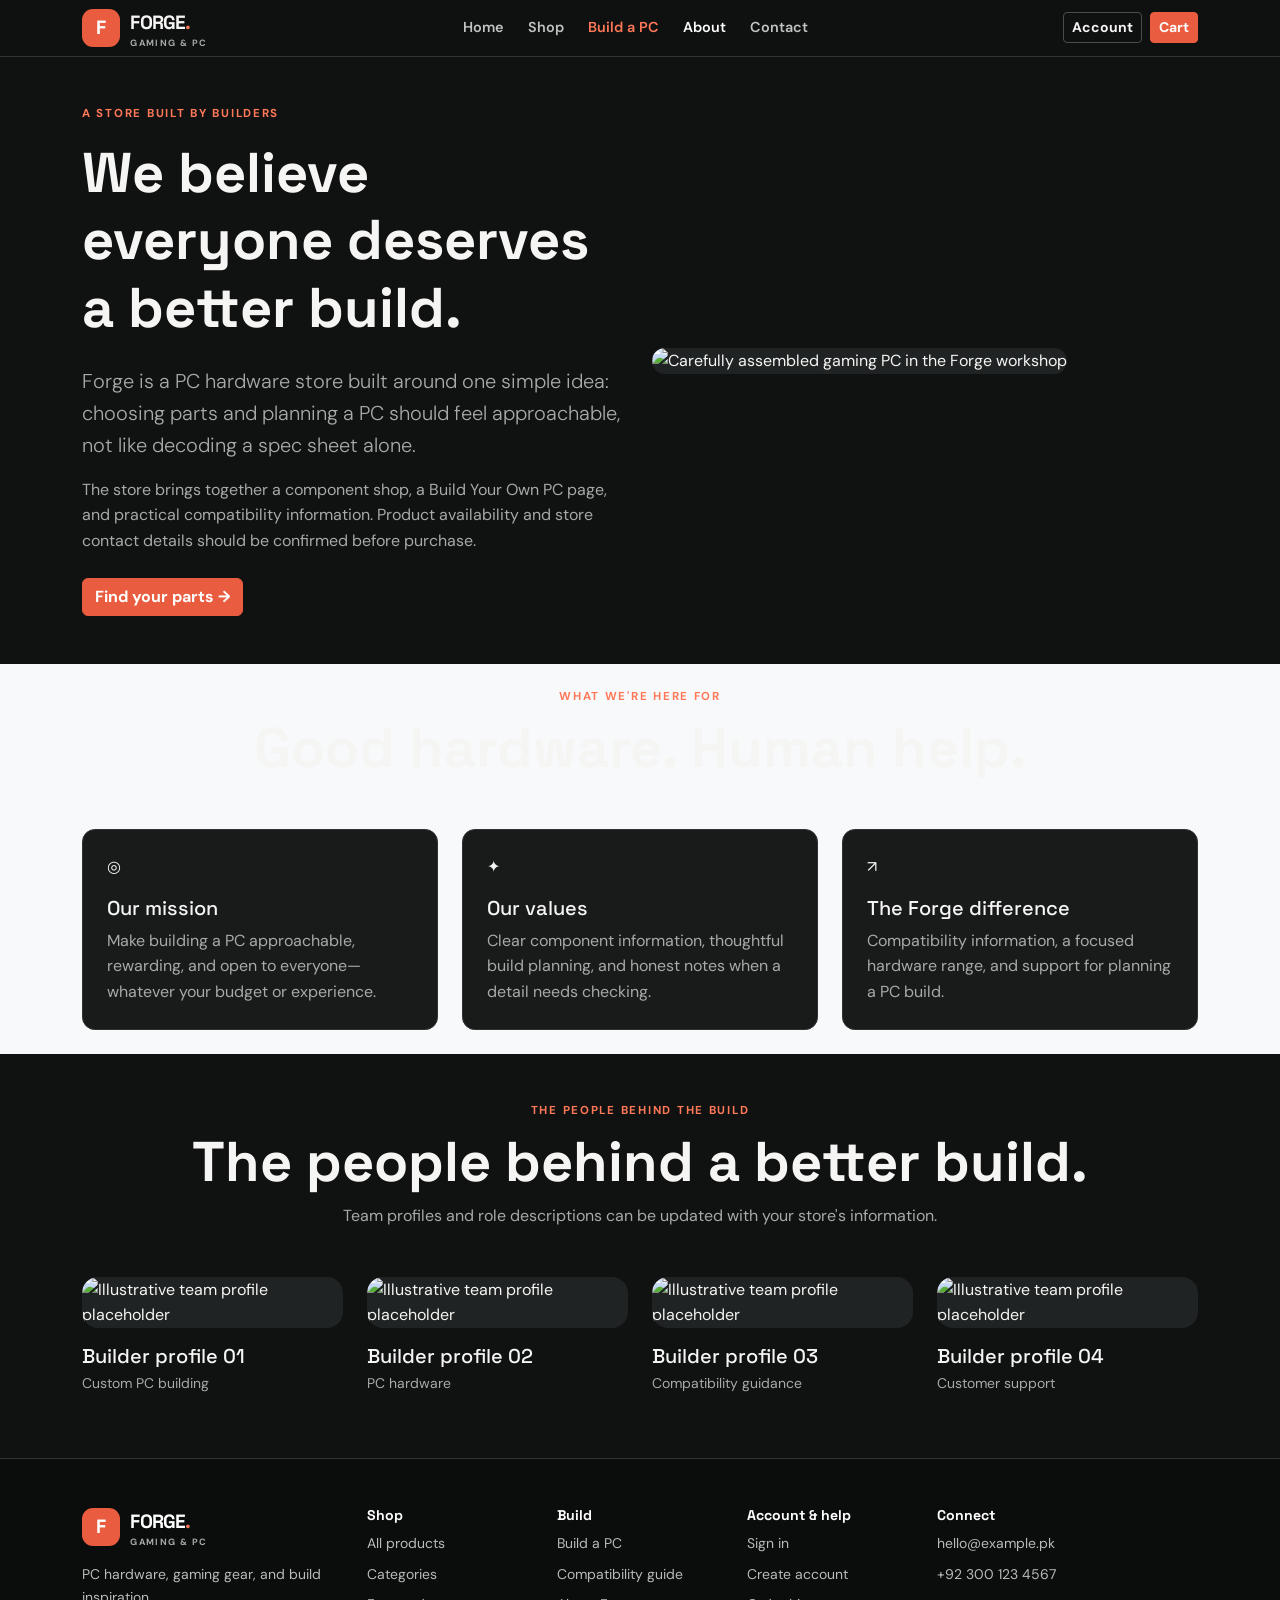
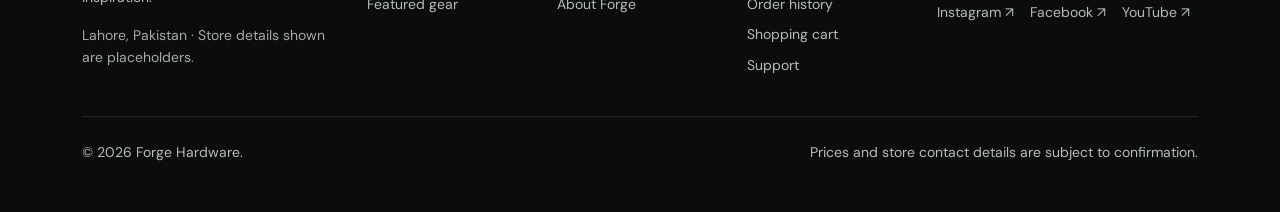
==== commit fbf02091: "another" ====
--- a/about.html
+++ b/about.html
@@ -11,25 +11,25 @@
     <link rel="stylesheet" href="style.css" />
   </head>
   <body>
-    <nav class="site-nav">
-  <div class="container nav-wrap">
+    <nav class="site-nav sticky-top">
+  <div class="container d-flex align-items-center justify-content-between gap-3 py-2">
     <a class="navbar-brand" href="index.html" aria-label="Forge home">
       <span class="brand-mark">F</span>
       <span>FORGE<span class="text-accent">.</span><span class="brand-caption">Gaming &amp; PC</span></span>
     </a>
-    <div class="desktop-links" aria-label="Main navigation">
+    <div class="d-none d-lg-flex align-items-center gap-4" aria-label="Main navigation">
           <a class="site-link" href="index.html">Home</a>
           <a class="site-link" href="products.html">Shop</a>
           <a class="site-link site-link-builder" href="byo-pc.html">Build a PC</a>
           <a class="site-link active" href="about.html" aria-current="page">About</a>
           <a class="site-link" href="contact.html">Contact</a>
     </div>
-    <div class="nav-actions">
-      <a class="btn btn-quiet btn-sm" href="login.html">Account</a>
-      <a class="btn btn-accent btn-sm" href="cart.html">Cart</a>
+    <div class="d-none d-lg-flex align-items-center gap-2">
+      <a class="btn btn-outline-light btn-sm" href="login.html">Account</a>
+      <a class="btn btn-primary btn-sm" href="cart.html">Cart</a>
     </div>
-    <details class="mobile-menu">
-      <summary class="btn btn-quiet btn-sm"><span aria-hidden="true">☰</span> Menu</summary>
+    <details class="d-lg-none position-relative mobile-menu">
+      <summary class="btn btn-outline-light btn-sm"><span aria-hidden="true">☰</span> Menu</summary>
       <div class="mobile-menu-panel" aria-label="Mobile navigation">
             <a class="site-link" href="index.html">Home</a>
             <a class="site-link" href="products.html">Shop</a>
@@ -45,32 +45,32 @@
 </nav>
     <main>
       <!-- Main content: company story, mission, and team. -->
-      <section class="section-space">
+      <section class="py-5">
         <div class="container">
-          <div class="row g-5 align-items-center">
+          <div class="row g-4 align-items-center">
             <div class="col-lg-6">
               <div class="eyebrow mb-3">A STORE BUILT BY BUILDERS</div>
-              <h1 class="page-heading mb-4">
+              <h1 class="display-4 fw-bold mb-4">
                 We believe everyone deserves a better build.
               </h1>
-              <p class="lead muted">
+              <p class="lead text-body-secondary">
                 Forge is a PC hardware store built around one simple idea:
                 choosing parts and planning a PC should feel
                 approachable, not like decoding a spec sheet alone.
               </p>
-              <p class="muted">
+              <p class="text-body-secondary">
                 The store brings together a component shop, a Build Your Own PC
                 page, and practical compatibility information. Product
                 availability and store contact details should be confirmed
                 before purchase.
               </p>
-              <a class="btn btn-dark mt-2" href="products.html"
+              <a class="btn btn-primary mt-2" href="products.html"
                 >Find your parts →</a
               >
             </div>
             <div class="col-lg-6">
               <img
-                class="details-image"
+                class="details-image img-fluid rounded-4 object-fit-cover w-100"
                 src="https://images.unsplash.com/photo-1587202372775-e229f172b9d7?auto=format&fit=crop&w=1200&q=85"
                 alt="Carefully assembled gaming PC in the Forge workshop"
               />
@@ -78,38 +78,38 @@
           </div>
         </div>
       </section>
-      <section class="section-tight bg-white">
+      <section class="py-4 bg-body-tertiary">
         <div class="container">
           <div class="text-center mb-5">
             <div class="eyebrow mb-2">WHAT WE'RE HERE FOR</div>
-            <h2 class="page-heading">Good hardware. Human help.</h2>
+            <h2 class="display-4 fw-bold">Good hardware. Human help.</h2>
           </div>
           <div class="row g-4">
             <div class="col-md-4">
-              <div class="content-card h-100">
+              <div class="card p-4 h-100">
                 <div class="icon-box mb-3">◎</div>
                 <h3 class="h5">Our mission</h3>
-                <p class="muted mb-0">
+                <p class="text-body-secondary mb-0">
                   Make building a PC approachable, rewarding, and open to
                   everyone—whatever your budget or experience.
                 </p>
               </div>
             </div>
             <div class="col-md-4">
-              <div class="content-card h-100">
+              <div class="card p-4 h-100">
                 <div class="icon-box mb-3">✦</div>
                 <h3 class="h5">Our values</h3>
-                <p class="muted mb-0">
+                <p class="text-body-secondary mb-0">
                   Clear component information, thoughtful build planning, and
                   honest notes when a detail needs checking.
                 </p>
               </div>
             </div>
             <div class="col-md-4">
-              <div class="content-card h-100">
+              <div class="card p-4 h-100">
                 <div class="icon-box mb-3">↗</div>
                 <h3 class="h5">The Forge difference</h3>
-                <p class="muted mb-0">
+                <p class="text-body-secondary mb-0">
                   Compatibility information, a focused hardware range, and
                   support for planning a PC build.
                 </p>
@@ -118,12 +118,12 @@
           </div>
         </div>
       </section>
-      <section class="section-space">
+      <section class="py-5">
         <div class="container">
           <div class="text-center mb-5">
             <div class="eyebrow mb-2">THE PEOPLE BEHIND THE BUILD</div>
-            <h2 class="page-heading">The people behind a better build.</h2>
-            <p class="muted mb-0">
+            <h2 class="display-4 fw-bold">The people behind a better build.</h2>
+            <p class="text-body-secondary mb-0">
               Team profiles and role descriptions can be updated with your
               store's information.
             </p>
@@ -131,39 +131,39 @@
           <div class="row g-4">
             <div class="col-6 col-lg-3">
               <img
-                class="team-photo mb-3"
+                class="team-photo img-fluid rounded-4 object-fit-cover w-100 mb-3"
                 src="https://images.unsplash.com/photo-1500648767791-00dcc994a43e?auto=format&fit=crop&w=700&q=80"
                 alt="Illustrative team profile placeholder"
               />
               <h3 class="h5 mb-1">Builder profile 01</h3>
-              <p class="muted small">Custom PC building</p>
-            </div>
-            <div class="col-6 col-lg-3">
-              <img
-                class="team-photo mb-3"
+              <p class="text-body-secondary small">Custom PC building</p>
+            </div>
+            <div class="col-6 col-lg-3">
+              <img
+                class="team-photo img-fluid rounded-4 object-fit-cover w-100 mb-3"
                 src="https://images.unsplash.com/photo-1534528741775-53994a69daeb?auto=format&fit=crop&w=700&q=80"
                 alt="Illustrative team profile placeholder"
               />
               <h3 class="h5 mb-1">Builder profile 02</h3>
-              <p class="muted small">PC hardware</p>
-            </div>
-            <div class="col-6 col-lg-3">
-              <img
-                class="team-photo mb-3"
+              <p class="text-body-secondary small">PC hardware</p>
+            </div>
+            <div class="col-6 col-lg-3">
+              <img
+                class="team-photo img-fluid rounded-4 object-fit-cover w-100 mb-3"
                 src="https://images.unsplash.com/photo-1506794778202-cad84cf45f1d?auto=format&fit=crop&w=700&q=80"
                 alt="Illustrative team profile placeholder"
               />
               <h3 class="h5 mb-1">Builder profile 03</h3>
-              <p class="muted small">Compatibility guidance</p>
-            </div>
-            <div class="col-6 col-lg-3">
-              <img
-                class="team-photo mb-3"
+              <p class="text-body-secondary small">Compatibility guidance</p>
+            </div>
+            <div class="col-6 col-lg-3">
+              <img
+                class="team-photo img-fluid rounded-4 object-fit-cover w-100 mb-3"
                 src="https://images.unsplash.com/photo-1544005313-94ddf0286df2?auto=format&fit=crop&w=700&q=80"
                 alt="Illustrative team profile placeholder"
               />
               <h3 class="h5 mb-1">Builder profile 04</h3>
-              <p class="muted small">Customer support</p>
+              <p class="text-body-secondary small">Customer support</p>
             </div>
           </div>
         </div>
@@ -175,7 +175,7 @@
       <div class="col-md-6 col-lg-3">
         <a class="navbar-brand text-white" href="index.html"><span class="brand-mark">F</span><span>FORGE<span class="text-accent">.</span><span class="brand-caption">Gaming &amp; PC</span></span></a>
         <p class="small mt-3">PC hardware, gaming gear, and build inspiration.</p>
-        <p class="small muted mb-0">Lahore, Pakistan · Store details shown are placeholders.</p>
+        <p class="small text-body-secondary mb-0">Lahore, Pakistan · Store details shown are placeholders.</p>
       </div>
       <div class="col-6 col-lg-2">
         <h2>Shop</h2>
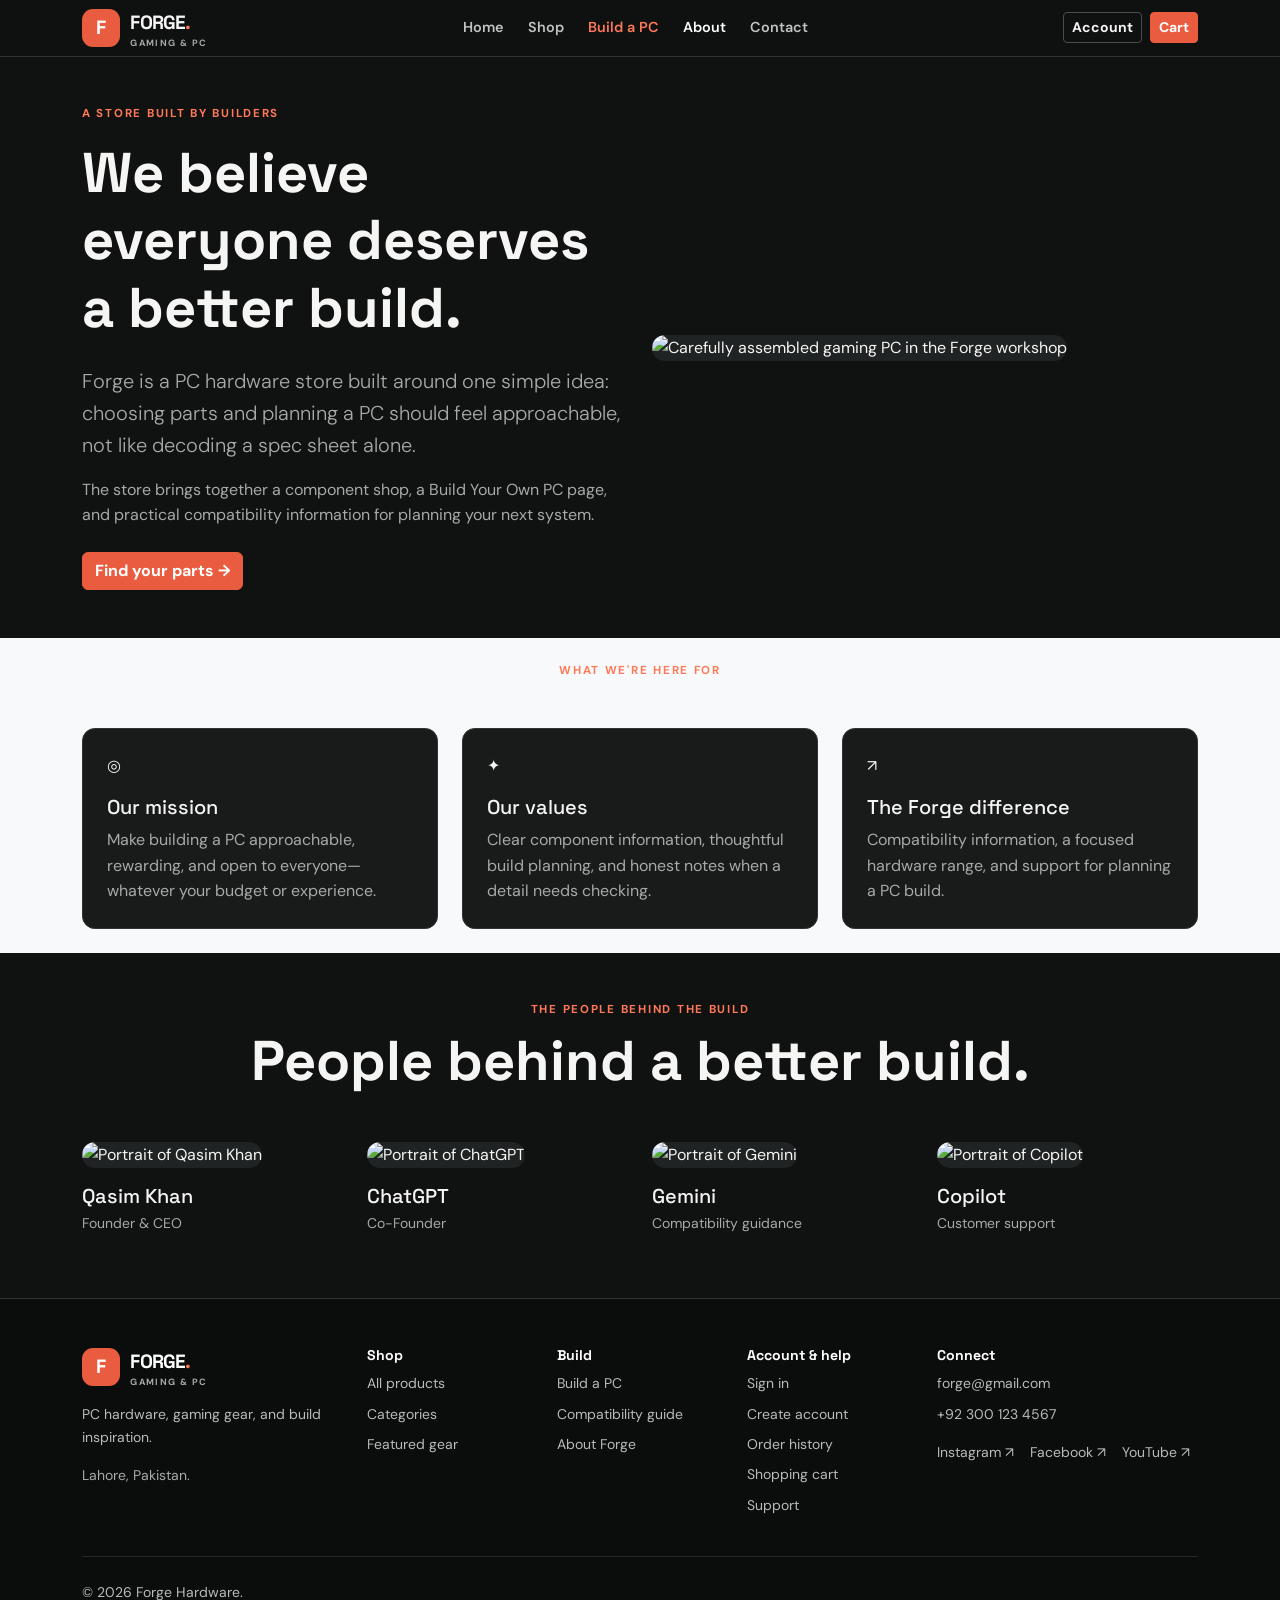
==== commit dffe9f7a: "Customization" ====
--- a/about.html
+++ b/about.html
@@ -60,9 +60,8 @@
               </p>
               <p class="text-body-secondary">
                 The store brings together a component shop, a Build Your Own PC
-                page, and practical compatibility information. Product
-                availability and store contact details should be confirmed
-                before purchase.
+                page, and practical compatibility information for planning
+                your next system.
               </p>
               <a class="btn btn-primary mt-2" href="products.html"
                 >Find your parts →</a
@@ -82,7 +81,6 @@
         <div class="container">
           <div class="text-center mb-5">
             <div class="eyebrow mb-2">WHAT WE'RE HERE FOR</div>
-            <h2 class="display-4 fw-bold">Good hardware. Human help.</h2>
           </div>
           <div class="row g-4">
             <div class="col-md-4">
@@ -118,64 +116,68 @@
           </div>
         </div>
       </section>
+
+      <!-- TEAM MEMBERS -->
       <section class="py-5">
         <div class="container">
           <div class="text-center mb-5">
             <div class="eyebrow mb-2">THE PEOPLE BEHIND THE BUILD</div>
-            <h2 class="display-4 fw-bold">The people behind a better build.</h2>
-            <p class="text-body-secondary mb-0">
-              Team profiles and role descriptions can be updated with your
-              store's information.
-            </p>
+            <h2 class="display-4 fw-bold">People behind a better build.</h2>
           </div>
           <div class="row g-4">
+
             <div class="col-6 col-lg-3">
               <img
                 class="team-photo img-fluid rounded-4 object-fit-cover w-100 mb-3"
                 src="https://images.unsplash.com/photo-1500648767791-00dcc994a43e?auto=format&fit=crop&w=700&q=80"
-                alt="Illustrative team profile placeholder"
-              />
-              <h3 class="h5 mb-1">Builder profile 01</h3>
-              <p class="text-body-secondary small">Custom PC building</p>
-            </div>
+                alt="Portrait of Qasim Khan"
+              />
+              <h3 class="h5 mb-1">Qasim Khan</h3>
+              <p class="text-body-secondary small">Founder & CEO </p>
+            </div>
+
             <div class="col-6 col-lg-3">
               <img
                 class="team-photo img-fluid rounded-4 object-fit-cover w-100 mb-3"
                 src="https://images.unsplash.com/photo-1534528741775-53994a69daeb?auto=format&fit=crop&w=700&q=80"
-                alt="Illustrative team profile placeholder"
-              />
-              <h3 class="h5 mb-1">Builder profile 02</h3>
-              <p class="text-body-secondary small">PC hardware</p>
-            </div>
+                alt="Portrait of ChatGPT"
+              />
+              <h3 class="h5 mb-1">ChatGPT</h3>
+              <p class="text-body-secondary small">Co-Founder</p>
+            </div>
+
             <div class="col-6 col-lg-3">
               <img
                 class="team-photo img-fluid rounded-4 object-fit-cover w-100 mb-3"
                 src="https://images.unsplash.com/photo-1506794778202-cad84cf45f1d?auto=format&fit=crop&w=700&q=80"
-                alt="Illustrative team profile placeholder"
-              />
-              <h3 class="h5 mb-1">Builder profile 03</h3>
+                alt="Portrait of Gemini"
+              />
+              <h3 class="h5 mb-1">Gemini</h3>
               <p class="text-body-secondary small">Compatibility guidance</p>
             </div>
+
             <div class="col-6 col-lg-3">
               <img
                 class="team-photo img-fluid rounded-4 object-fit-cover w-100 mb-3"
                 src="https://images.unsplash.com/photo-1544005313-94ddf0286df2?auto=format&fit=crop&w=700&q=80"
-                alt="Illustrative team profile placeholder"
-              />
-              <h3 class="h5 mb-1">Builder profile 04</h3>
+                alt="Portrait of Copilot"
+              />
+              <h3 class="h5 mb-1">Copilot</h3>
               <p class="text-body-secondary small">Customer support</p>
             </div>
+
           </div>
         </div>
       </section>
     </main>
+
     <footer class="footer">
   <div class="container py-5">
     <div class="row g-4">
       <div class="col-md-6 col-lg-3">
         <a class="navbar-brand text-white" href="index.html"><span class="brand-mark">F</span><span>FORGE<span class="text-accent">.</span><span class="brand-caption">Gaming &amp; PC</span></span></a>
         <p class="small mt-3">PC hardware, gaming gear, and build inspiration.</p>
-        <p class="small text-body-secondary mb-0">Lahore, Pakistan · Store details shown are placeholders.</p>
+        <p class="small text-body-secondary mb-0">Lahore, Pakistan.</p>
       </div>
       <div class="col-6 col-lg-2">
         <h2>Shop</h2>
@@ -191,12 +193,12 @@
       </div>
       <div class="col-6 col-lg-3">
         <h2>Connect</h2>
-        <ul class="list-unstyled d-grid gap-2 small"><li><a href="mailto:hello@example.pk">hello@example.pk</a></li><li><a href="tel:+923001234567">+92 300 123 4567</a></li></ul>
+        <ul class="list-unstyled d-grid gap-2 small"><li><a href="mailto:forge@gmail.com">forge@gmail.com</a></li><li><a href="tel:+923001234567">+92 300 123 4567</a></li></ul>
         <div class="d-flex flex-wrap gap-3 small"><a href="https://www.instagram.com/" target="_blank" rel="noopener noreferrer">Instagram ↗</a><a href="https://www.facebook.com/" target="_blank" rel="noopener noreferrer">Facebook ↗</a><a href="https://www.youtube.com/" target="_blank" rel="noopener noreferrer">YouTube ↗</a></div>
       </div>
     </div>
     <hr class="border-secondary my-4" />
-    <div class="d-flex justify-content-between flex-wrap gap-2 small"><span>&copy; 2026 Forge Hardware.</span><span>Prices and store contact details are subject to confirmation.</span></div>
+    <div class="d-flex justify-content-between flex-wrap gap-2 small"><span>&copy; 2026 Forge Hardware.</span></div>
   </div>
 </footer>
   </body>
